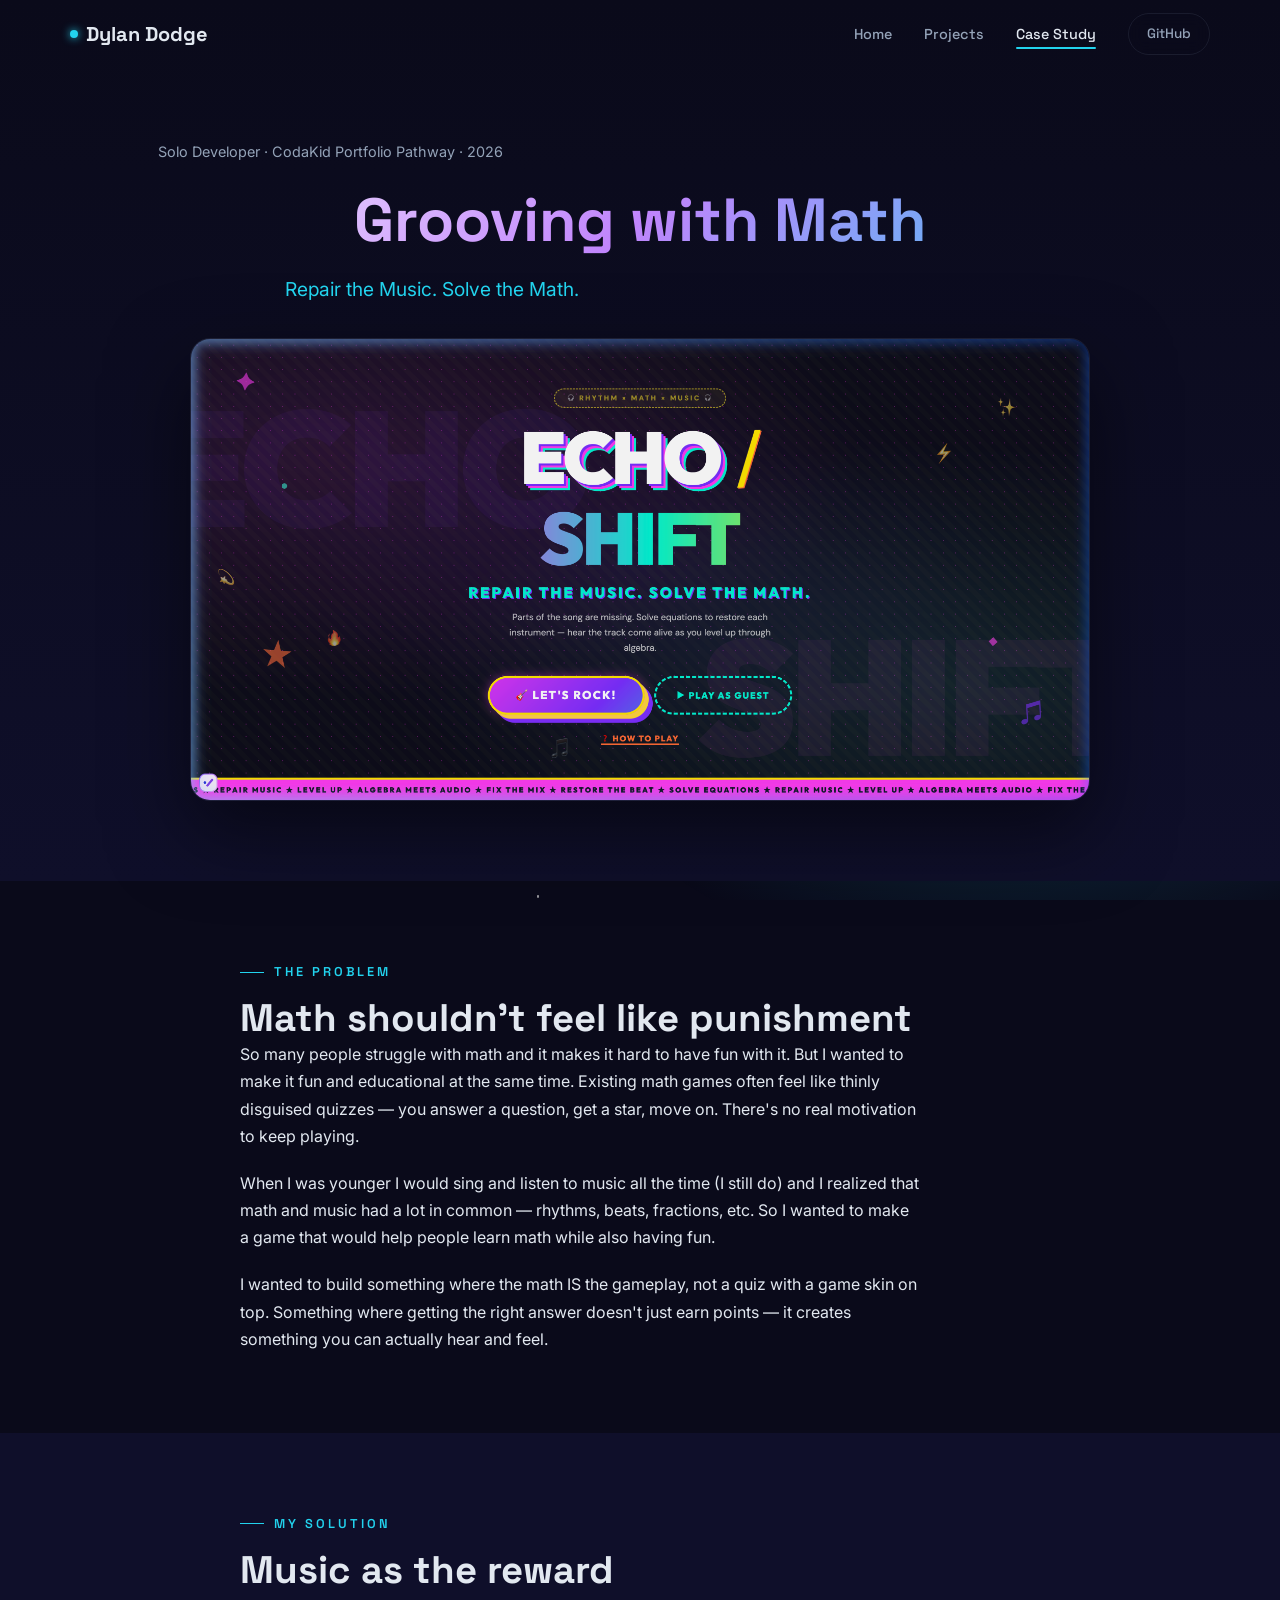
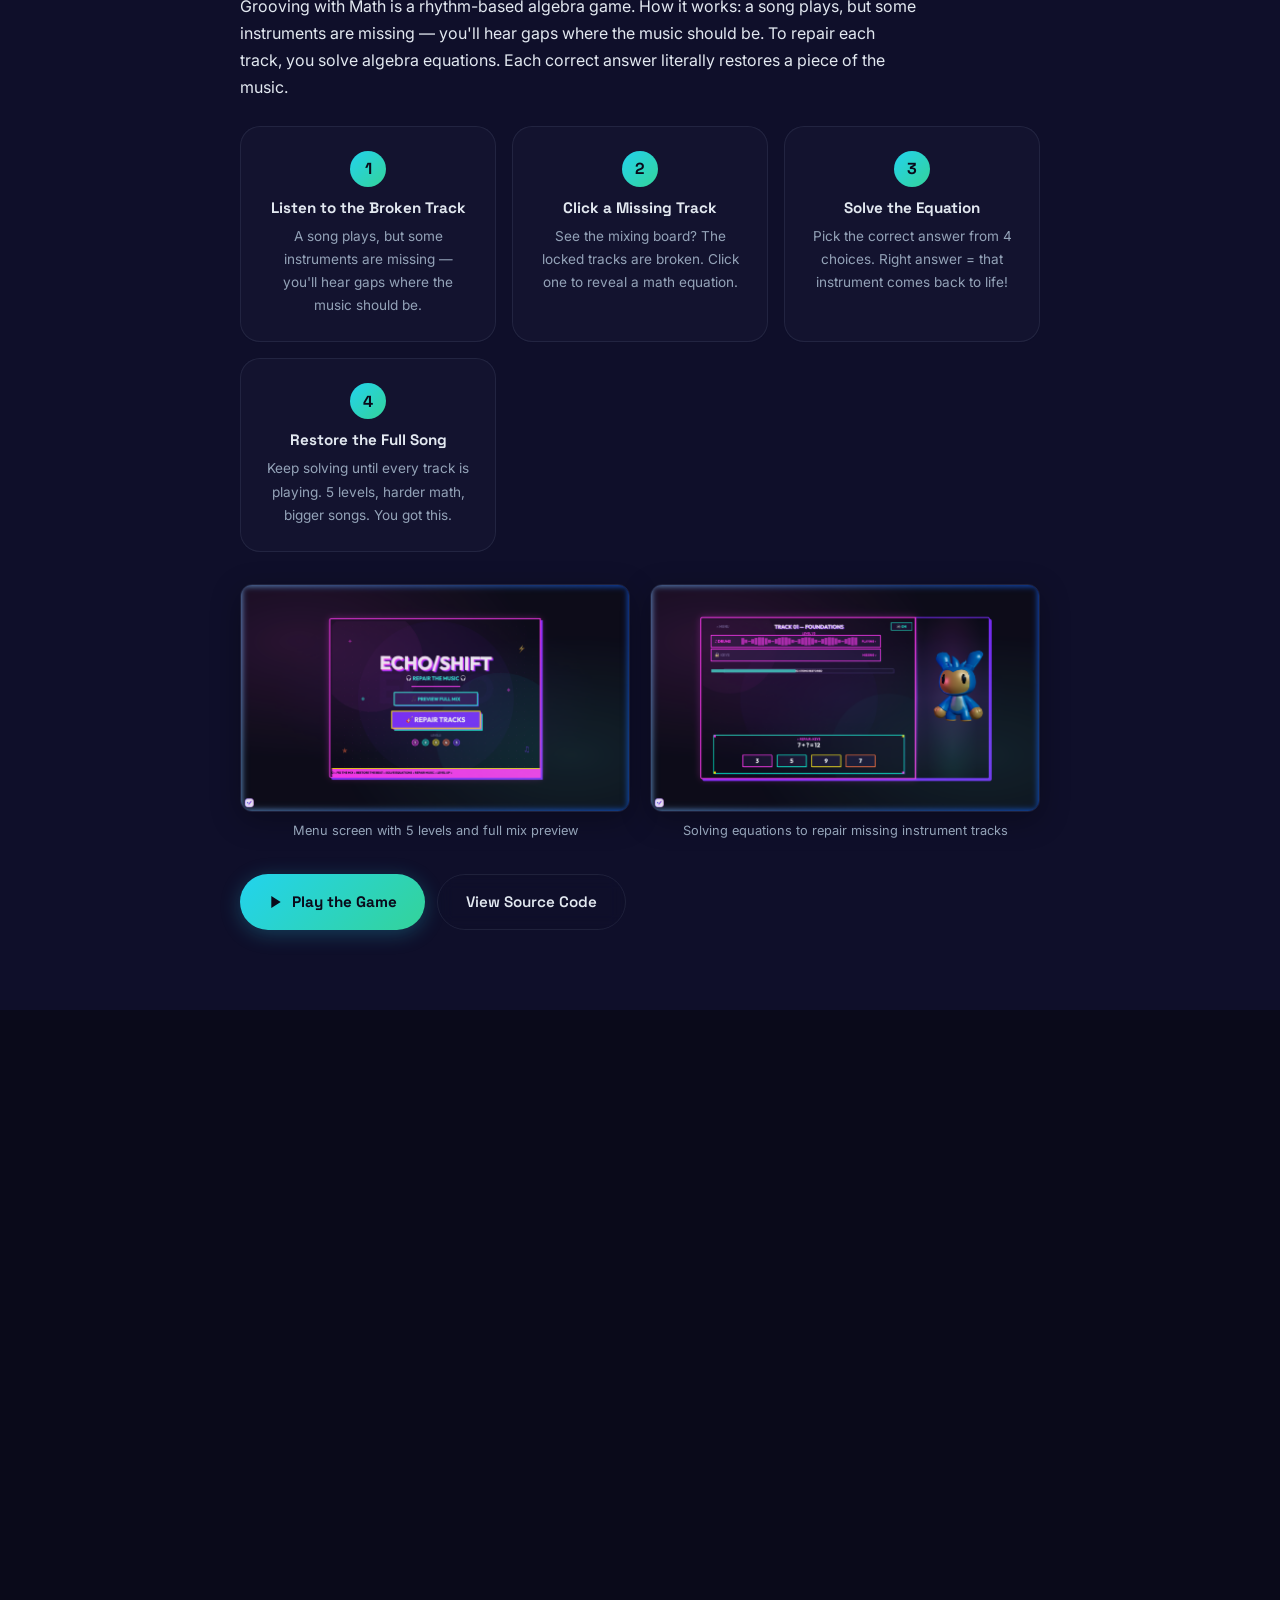
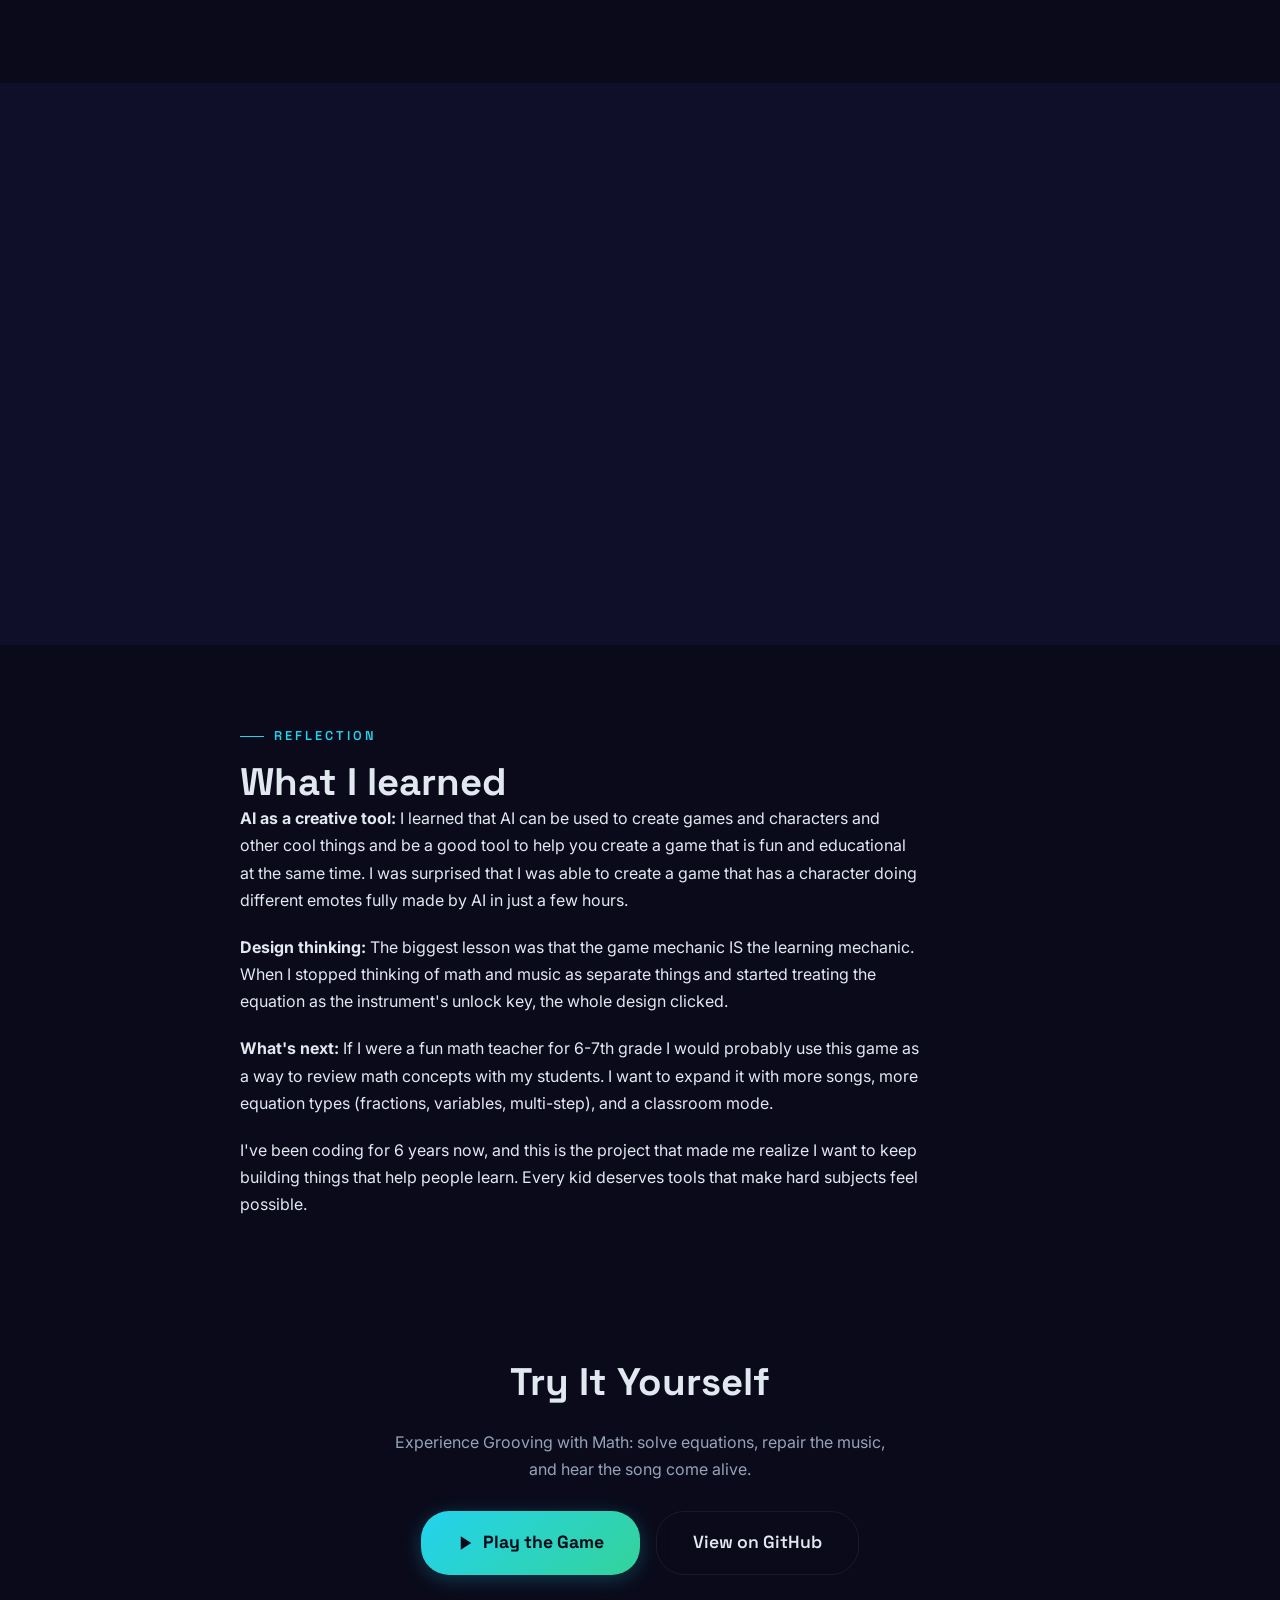
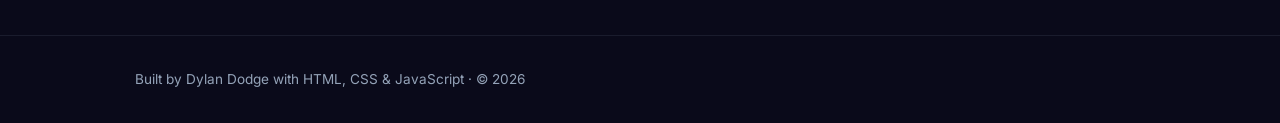
==== Portfolio/case-study.html @ 7e6a05a9 "Initial commit: Dylan Dodge portfolio with Grooving with Math game" ====
<!DOCTYPE html>
<html lang="en">
<head>
  <meta charset="UTF-8">
  <meta name="viewport" content="width=device-width, initial-scale=1.0">
  <title>Grooving with Math: Case Study by Dylan Dodge</title>
  <meta name="description" content="How Dylan Dodge designed, built, and tested Grooving with Math, an educational rhythm game that turns algebra into music.">
  <link rel="icon" href="data:image/svg+xml,<svg xmlns='http://www.w3.org/2000/svg' viewBox='0 0 100 100'><text y='.9em' font-size='90'>✦</text></svg>">
  <link rel="stylesheet" href="styles.css">
</head>
<body>

<div class="starfield"></div>
<div class="cosmic-glow"></div>

<!-- Navigation -->
<nav class="nav" id="navbar">
  <div class="nav-inner">
    <a href="index.html" class="nav-logo"><span class="dot"></span> Dylan Dodge</a>
    <ul class="nav-links" id="navLinks">
      <li><a href="index.html">Home</a></li>
      <li><a href="projects.html">Projects</a></li>
      <li><a href="case-study.html" class="active">Case Study</a></li>
      <li><a href="https://github.com/Dillybeans" target="_blank" class="btn btn-secondary" style="padding:8px 18px;font-size:0.85rem;">GitHub</a></li>
    </ul>
    <button class="hamburger" id="hamburger" aria-label="Toggle navigation">
      <span></span><span></span><span></span>
    </button>
  </div>
</nav>

<!-- Case Study Hero -->
<header class="case-hero">
  <p class="meta">Solo Developer · CodaKid Portfolio Pathway · 2026</p>
  <h1 style="background:linear-gradient(135deg,#fff,var(--clr-primary),var(--clr-accent));-webkit-background-clip:text;-webkit-text-fill-color:transparent;background-clip:text;">Grooving with Math</h1>
  <p class="tagline">Repair the Music. Solve the Math.</p>
  <div class="case-hero-img">
    <img src="assets/screenshots/landing-page.png" alt="Grooving with Math game landing page with cosmic design showing Let's Rock and Play as Guest buttons">
  </div>
</header>

<!-- The Problem -->
<section class="case-section">
  <div class="case-inner animate-in">
    <span class="section-label">The Problem</span>
    <h2>Math shouldn't feel like punishment</h2>
    <p style="margin-bottom:20px;">So many people struggle with math and it makes it hard to have fun with it. But I wanted to make it fun and educational at the same time. Existing math games often feel like thinly disguised quizzes — you answer a question, get a star, move on. There's no real motivation to keep playing.</p>
    <p style="margin-bottom:20px;">When I was younger I would sing and listen to music all the time (I still do) and I realized that math and music had a lot in common — rhythms, beats, fractions, etc. So I wanted to make a game that would help people learn math while also having fun.</p>
    <p>I wanted to build something where the math IS the gameplay, not a quiz with a game skin on top. Something where getting the right answer doesn't just earn points — it creates something you can actually hear and feel.</p>
  </div>
</section>

<!-- My Solution -->
<section class="case-section" style="background:var(--clr-bg-alt);">
  <div class="case-inner animate-in">
    <span class="section-label">My Solution</span>
    <h2>Music as the reward</h2>
    <p style="margin-bottom:24px;">Grooving with Math is a rhythm-based algebra game. How it works: a song plays, but some instruments are missing — you'll hear gaps where the music should be. To repair each track, you solve algebra equations. Each correct answer literally restores a piece of the music.</p>

    <div class="how-it-works">
      <div class="glass-card step-card">
        <span class="step-num">1</span>
        <h4>Listen to the Broken Track</h4>
        <p>A song plays, but some instruments are missing — you'll hear gaps where the music should be.</p>
      </div>
      <div class="glass-card step-card">
        <span class="step-num">2</span>
        <h4>Click a Missing Track</h4>
        <p>See the mixing board? The locked tracks are broken. Click one to reveal a math equation.</p>
      </div>
      <div class="glass-card step-card">
        <span class="step-num">3</span>
        <h4>Solve the Equation</h4>
        <p>Pick the correct answer from 4 choices. Right answer = that instrument comes back to life!</p>
      </div>
      <div class="glass-card step-card">
        <span class="step-num">4</span>
        <h4>Restore the Full Song</h4>
        <p>Keep solving until every track is playing. 5 levels, harder math, bigger songs. You got this.</p>
      </div>
    </div>

    <div class="screenshot-grid" style="margin-top:32px;">
      <div>
        <img src="assets/screenshots/game-menu.png" alt="Game menu showing level selector with 5 progressive levels and Preview Full Mix button">
        <p class="screenshot-caption">Menu screen with 5 levels and full mix preview</p>
      </div>
      <div>
        <img src="assets/screenshots/gameplay-math.png" alt="Gameplay screen showing a math equation with four answer choices alongside a 3D character">
        <p class="screenshot-caption">Solving equations to repair missing instrument tracks</p>
      </div>
    </div>

    <div style="margin-top:32px;display:flex;gap:12px;flex-wrap:wrap;">
      <a href="#try-it" class="btn btn-play">
        <svg width="16" height="16" viewBox="0 0 24 24" fill="currentColor"><polygon points="5 3 19 12 5 21 5 3"/></svg>
        Play the Game
      </a>
      <a href="https://github.com/Dillybeans" target="_blank" class="btn btn-secondary">View Source Code</a>
    </div>
  </div>
</section>

<!-- Key Features -->
<section class="case-section">
  <div class="case-inner animate-in">
    <span class="section-label">Key Features</span>
    <h2>What makes it special</h2>
    <div class="features-list" style="margin-top:24px;">
      <div class="feature-item">
        <span class="feature-number">01</span>
        <div>
          <h4>AI-Powered 3D Character</h4>
          <p>There is a little animated character that cheers you on when you answer math questions correctly — all made from AI using Poly Pizza. I was surprised that I was able to create a game that has a character doing different emotes fully made by AI in just a few hours.</p>
        </div>
      </div>
      <div class="feature-item">
        <span class="feature-number">02</span>
        <div>
          <h4>Music-Driven Gameplay</h4>
          <p>You can play along with the game and answer the math problems while the music is playing. Each correct answer literally adds an instrument back into the mix.</p>
        </div>
      </div>
      <div class="feature-item">
        <span class="feature-number">03</span>
        <div>
          <h4>5 Progressive Levels</h4>
          <p>You can pick what level of math you want to play — levels 1 through 5. The game has multiple levels with different songs and beats, building skills gradually.</p>
        </div>
      </div>
      <div class="feature-item">
        <span class="feature-number">04</span>
        <div>
          <h4>Chaotic Audio Feedback</h4>
          <p>Wrong answers produce chaotic audio: randomized volume, pitch shifts, delay, and playback speed. It's negative feedback you can feel without feeling punished.</p>
        </div>
      </div>
    </div>
  </div>
</section>

<!-- How I Built It -->
<section class="case-section" style="background:var(--clr-bg-alt);">
  <div class="case-inner animate-in">
    <span class="section-label">Technical Deep Dive</span>
    <h2>How I built it</h2>
    <p style="margin-bottom:24px;">I chose each tool for a specific reason. Every decision came from a real problem I needed to solve.</p>

    <div class="tech-stack-grid">
      <div class="glass-card tech-item">
        <div class="tech-icon">
          <svg width="18" height="18" viewBox="0 0 24 24" fill="none" stroke="currentColor" stroke-width="2"><rect x="2" y="3" width="20" height="14" rx="2"/><line x1="8" y1="21" x2="16" y2="21"/><line x1="12" y1="17" x2="12" y2="21"/></svg>
        </div>
        <div>
          <h4>HTML / CSS / JavaScript</h4>
          <p>Core web tech: runs in any browser with zero install</p>
        </div>
      </div>
      <div class="glass-card tech-item">
        <div class="tech-icon">
          <svg width="18" height="18" viewBox="0 0 24 24" fill="none" stroke="currentColor" stroke-width="2"><polygon points="12 2 2 7 12 12 22 7 12 2"/><polyline points="2 17 12 22 22 17"/><polyline points="2 12 12 17 22 12"/></svg>
        </div>
        <div>
          <h4>Phaser 3</h4>
          <p>Game engine for sprite rendering, scene management, and input handling</p>
        </div>
      </div>
      <div class="glass-card tech-item">
        <div class="tech-icon">
          <svg width="18" height="18" viewBox="0 0 24 24" fill="none" stroke="currentColor" stroke-width="2"><path d="M12 2L2 7l10 5 10-5-10-5z"/><path d="M2 17l10 5 10-5"/></svg>
        </div>
        <div>
          <h4>Three.js + Poly Pizza</h4>
          <p>3D animated character companion built from AI-generated assets</p>
        </div>
      </div>
      <div class="glass-card tech-item">
        <div class="tech-icon">
          <svg width="18" height="18" viewBox="0 0 24 24" fill="none" stroke="currentColor" stroke-width="2"><path d="M9 18V5l12-2v13"/><circle cx="6" cy="18" r="3"/><circle cx="18" cy="16" r="3"/></svg>
        </div>
        <div>
          <h4>Web Audio API</h4>
          <p>Multitrack audio stems with real-time effects for feedback</p>
        </div>
      </div>
      <div class="glass-card tech-item">
        <div class="tech-icon">
          <svg width="18" height="18" viewBox="0 0 24 24" fill="none" stroke="currentColor" stroke-width="2"><rect x="3" y="11" width="18" height="11" rx="2"/><path d="M7 11V7a5 5 0 0110 0v4"/></svg>
        </div>
        <div>
          <h4>Better Auth</h4>
          <p>User authentication with email/password and OAuth login</p>
        </div>
      </div>
      <div class="glass-card tech-item">
        <div class="tech-icon">
          <svg width="18" height="18" viewBox="0 0 24 24" fill="none" stroke="currentColor" stroke-width="2"><circle cx="12" cy="12" r="4"/><path d="M16 8v5a3 3 0 006 0v-1a10 10 0 10-3.92 7.94"/></svg>
        </div>
        <div>
          <h4>Node.js + Express</h4>
          <p>Backend server for auth and session management</p>
        </div>
      </div>
    </div>

    <h3 style="margin-top:32px;margin-bottom:16px;">Biggest challenge</h3>
    <p>Syncing multitrack audio stems in real-time was the hardest technical problem. Each instrument track needed to start at exactly the same point in the song, regardless of when it was unlocked. I also needed wrong answers to produce chaotic audio: randomized volume, pitch shifts, delay, and playback speed, without crashing the browser's audio engine.</p>
  </div>
</section>

<!-- Results -->
<section class="case-section">
  <div class="case-inner animate-in">
    <span class="section-label">Impact &amp; Results</span>
    <h2>What happened</h2>

    <div class="stat-grid">
      <div class="glass-card stat-card">
        <div class="number">5</div>
        <div class="label">Progressive Levels</div>
      </div>
      <div class="glass-card stat-card">
        <div class="number">7</div>
        <div class="label">Audio Stems Per Song</div>
      </div>
      <div class="glass-card stat-card">
        <div class="number">3D</div>
        <div class="label">Animated Character</div>
      </div>
    </div>

    <div class="quote-block">
      "Cool game design — I like the character." — Dad's favorite comment
    </div>

    <p style="margin-top:24px;">The game rewards persistence, not perfection. Each wrong answer creates memorable negative audio feedback that makes players WANT to find the right answer, not because they'll lose points, but because they want to hear the music sound right.</p>
  </div>
</section>

<!-- Screenshots Gallery -->
<section class="case-section" style="background:var(--clr-bg-alt);">
  <div class="case-inner animate-in">
    <span class="section-label">In Action</span>
    <h2>Screenshots</h2>
    <div class="screenshot-grid">
      <div>
        <img src="assets/screenshots/gameplay-tracks.png" alt="Track selection screen with drums playing and keys locked, showing progress bar">
        <p class="screenshot-caption">Track repair screen with audio waveform visualization</p>
      </div>
      <div>
        <img src="assets/screenshots/game-avatar.png" alt="Game with full sound toggle, level 1 foundations track, and 3D character visible on right side">
        <p class="screenshot-caption">Full game interface with 3D character companion</p>
      </div>
    </div>
  </div>
</section>

<!-- What I Learned -->
<section class="case-section">
  <div class="case-inner animate-in">
    <span class="section-label">Reflection</span>
    <h2>What I learned</h2>
    <p style="margin-bottom:20px;"><strong>AI as a creative tool:</strong> I learned that AI can be used to create games and characters and other cool things and be a good tool to help you create a game that is fun and educational at the same time. I was surprised that I was able to create a game that has a character doing different emotes fully made by AI in just a few hours.</p>
    <p style="margin-bottom:20px;"><strong>Design thinking:</strong> The biggest lesson was that the game mechanic IS the learning mechanic. When I stopped thinking of math and music as separate things and started treating the equation as the instrument's unlock key, the whole design clicked.</p>
    <p style="margin-bottom:20px;"><strong>What's next:</strong> If I were a fun math teacher for 6-7th grade I would probably use this game as a way to review math concepts with my students. I want to expand it with more songs, more equation types (fractions, variables, multi-step), and a classroom mode.</p>
    <p>I've been coding for 6 years now, and this is the project that made me realize I want to keep building things that help people learn. Every kid deserves tools that make hard subjects feel possible.</p>
  </div>
</section>

<!-- CTA -->
<section class="case-cta" id="try-it">
  <h2>Try It Yourself</h2>
  <p style="color:var(--clr-text-dim);max-width:500px;margin:0 auto 28px;">Experience Grooving with Math: solve equations, repair the music, and hear the song come alive.</p>
  <div class="btn-group">
    <a href="https://github.com/Dillybeans" target="_blank" class="btn btn-play" style="font-size:1.1rem;padding:16px 36px;">
      <svg width="18" height="18" viewBox="0 0 24 24" fill="currentColor"><polygon points="5 3 19 12 5 21 5 3"/></svg>
      Play the Game
    </a>
    <a href="https://github.com/Dillybeans" target="_blank" class="btn btn-secondary" style="font-size:1.1rem;padding:16px 36px;">View on GitHub</a>
  </div>
</section>

<!-- Footer -->
<footer class="footer">
  <p>Built by Dylan Dodge with HTML, CSS &amp; JavaScript · © 2026</p>
</footer>

<script src="main.js"></script>
</body>
</html>
---- Portfolio/styles.css ----
/* ═══════════════════════════════════════════
   Dylan Dodge Portfolio — Space Theme CSS
   ═══════════════════════════════════════════ */

@import url('https://fonts.googleapis.com/css2?family=Space+Grotesk:wght@400;500;600;700&family=Inter:wght@300;400;500;600&display=swap');

/* --- Design Tokens --- */
:root {
  --clr-bg: #0a0a1a;
  --clr-bg-alt: #0f0f2a;
  --clr-surface: #161633;
  --clr-surface-hover: #1e1e44;
  --clr-card: rgba(22, 22, 51, 0.7);
  --clr-primary: #c084fc;
  --clr-primary-dim: #a855f7;
  --clr-accent: #22d3ee;
  --clr-accent2: #34d399;
  --clr-pink: #f472b6;
  --clr-gold: #fbbf24;
  --clr-text: #e2e8f0;
  --clr-text-dim: #94a3b8;
  --clr-border: rgba(148, 163, 184, 0.12);
  --clr-glow-purple: rgba(168, 85, 247, 0.35);
  --clr-glow-cyan: rgba(34, 211, 238, 0.25);
  --font-heading: 'Space Grotesk', sans-serif;
  --font-body: 'Inter', sans-serif;
  --radius-sm: 8px;
  --radius-md: 12px;
  --radius-lg: 20px;
  --radius-xl: 28px;
  --max-w: 1140px;
  --transition: 0.3s cubic-bezier(0.4, 0, 0.2, 1);
}

/* --- Reset & Base --- */
*, *::before, *::after { box-sizing: border-box; margin: 0; padding: 0; }

html { scroll-behavior: smooth; scroll-padding-top: 80px; }

body {
  font-family: var(--font-body);
  background: var(--clr-bg);
  color: var(--clr-text);
  line-height: 1.7;
  overflow-x: hidden;
  -webkit-font-smoothing: antialiased;
}

a { color: var(--clr-accent); text-decoration: none; transition: color var(--transition); }
a:hover { color: var(--clr-primary); }

img { max-width: 100%; height: auto; display: block; }

h1, h2, h3, h4 { font-family: var(--font-heading); font-weight: 700; line-height: 1.2; }
h1 { font-size: clamp(2.2rem, 5vw, 3.8rem); }
h2 { font-size: clamp(1.6rem, 3.5vw, 2.4rem); }
h3 { font-size: clamp(1.1rem, 2vw, 1.4rem); }

p { max-width: 68ch; }

/* --- Animated Starfield Background --- */
.starfield {
  position: fixed; inset: 0; z-index: -2; pointer-events: none;
  background:
    radial-gradient(1px 1px at 10% 20%, rgba(255,255,255,0.6), transparent),
    radial-gradient(1px 1px at 30% 65%, rgba(255,255,255,0.5), transparent),
    radial-gradient(1.5px 1.5px at 55% 15%, rgba(255,255,255,0.7), transparent),
    radial-gradient(1px 1px at 70% 80%, rgba(255,255,255,0.4), transparent),
    radial-gradient(1px 1px at 85% 40%, rgba(255,255,255,0.5), transparent),
    radial-gradient(1.5px 1.5px at 20% 90%, rgba(255,255,255,0.6), transparent),
    radial-gradient(1px 1px at 45% 50%, rgba(255,255,255,0.3), transparent),
    radial-gradient(1px 1px at 90% 10%, rgba(255,255,255,0.5), transparent),
    radial-gradient(1px 1px at 60% 35%, rgba(255,255,255,0.4), transparent),
    radial-gradient(1.5px 1.5px at 5% 55%, rgba(255,255,255,0.5), transparent);
}

.cosmic-glow {
  position: fixed; inset: 0; z-index: -1; pointer-events: none;
  background:
    radial-gradient(ellipse 600px 400px at 20% 30%, var(--clr-glow-purple), transparent),
    radial-gradient(ellipse 500px 350px at 80% 70%, var(--clr-glow-cyan), transparent);
  animation: cosmicDrift 20s ease-in-out infinite alternate;
}
@keyframes cosmicDrift {
  0% { opacity: 0.6; transform: scale(1); }
  100% { opacity: 1; transform: scale(1.05); }
}

/* --- Navigation --- */
.nav {
  position: fixed; top: 0; left: 0; right: 0; z-index: 100;
  padding: 0 24px;
  transition: background var(--transition), box-shadow var(--transition);
}
.nav.scrolled {
  background: rgba(10, 10, 26, 0.85);
  backdrop-filter: blur(16px); -webkit-backdrop-filter: blur(16px);
  box-shadow: 0 1px 0 var(--clr-border);
}
.nav-inner {
  max-width: var(--max-w); margin: 0 auto;
  display: flex; align-items: center; justify-content: space-between;
  height: 68px;
}
.nav-logo {
  font-family: var(--font-heading); font-weight: 700; font-size: 1.25rem;
  color: var(--clr-text); display: flex; align-items: center; gap: 8px;
}
.nav-logo .dot {
  width: 8px; height: 8px; border-radius: 50%;
  background: var(--clr-accent);
  box-shadow: 0 0 8px var(--clr-accent);
  animation: pulse 2s ease-in-out infinite;
}
@keyframes pulse { 0%,100% { opacity: 1; } 50% { opacity: 0.4; } }

.nav-links { display: flex; gap: 32px; list-style: none; align-items: center; }
.nav-links a {
  font-family: var(--font-heading); font-size: 0.9rem; font-weight: 500;
  color: var(--clr-text-dim); position: relative; padding: 4px 0;
  transition: color var(--transition);
}
.nav-links a::after {
  content: ''; position: absolute; bottom: -2px; left: 0; width: 0; height: 2px;
  background: var(--clr-accent); border-radius: 1px;
  transition: width var(--transition);
}
.nav-links a:hover, .nav-links a.active { color: var(--clr-text); }
.nav-links a:hover::after, .nav-links a.active::after { width: 100%; }

.hamburger {
  display: none; flex-direction: column; gap: 5px;
  background: none; border: none; cursor: pointer; padding: 4px;
}
.hamburger span {
  width: 24px; height: 2px; background: var(--clr-text);
  border-radius: 2px; transition: var(--transition);
}

/* --- Section Layout --- */
.section {
  padding: 100px 24px;
  position: relative;
}
.section-inner {
  max-width: var(--max-w); margin: 0 auto;
}
.section-label {
  font-family: var(--font-heading); font-size: 0.8rem; font-weight: 600;
  text-transform: uppercase; letter-spacing: 3px;
  color: var(--clr-accent); margin-bottom: 12px;
  display: flex; align-items: center; gap: 10px;
}
.section-label::before {
  content: ''; width: 24px; height: 1px; background: var(--clr-accent);
}
.section-title { margin-bottom: 48px; }

/* --- Buttons --- */
.btn {
  display: inline-flex; align-items: center; gap: 8px;
  padding: 14px 28px; border-radius: var(--radius-xl); font-family: var(--font-heading);
  font-weight: 600; font-size: 0.95rem; border: none; cursor: pointer;
  transition: all var(--transition); position: relative; overflow: hidden;
}
.btn-primary {
  background: linear-gradient(135deg, var(--clr-primary-dim), var(--clr-pink));
  color: #fff;
  box-shadow: 0 4px 20px rgba(168, 85, 247, 0.3);
}
.btn-primary:hover {
  transform: translateY(-2px);
  box-shadow: 0 8px 30px rgba(168, 85, 247, 0.45);
  color: #fff;
}
.btn-secondary {
  background: transparent;
  border: 1.5px solid var(--clr-border);
  color: var(--clr-text);
  backdrop-filter: blur(8px);
}
.btn-secondary:hover {
  border-color: var(--clr-accent);
  color: var(--clr-accent);
  transform: translateY(-2px);
}
.btn-play {
  background: linear-gradient(135deg, var(--clr-accent), var(--clr-accent2));
  color: #0a0a1a; font-weight: 700;
  box-shadow: 0 4px 20px var(--clr-glow-cyan);
}
.btn-play:hover {
  transform: translateY(-2px);
  box-shadow: 0 8px 30px rgba(34, 211, 238, 0.5);
  color: #0a0a1a;
}

/* --- Hero Section --- */
.hero { padding: 140px 24px 100px; min-height: 100vh; display: flex; align-items: center; }
.hero-inner {
  max-width: var(--max-w); margin: 0 auto; width: 100%;
  display: grid; grid-template-columns: 1fr 1fr; gap: 60px; align-items: center;
}
.hero-badge {
  display: inline-flex; align-items: center; gap: 8px;
  padding: 6px 16px; border-radius: 20px;
  background: rgba(168, 85, 247, 0.1); border: 1px solid rgba(168, 85, 247, 0.25);
  font-size: 0.8rem; color: var(--clr-primary); font-weight: 500;
  margin-bottom: 20px;
  animation: fadeInUp 0.6s ease-out;
}
.hero-name {
  background: linear-gradient(135deg, #fff 0%, var(--clr-primary) 50%, var(--clr-accent) 100%);
  -webkit-background-clip: text; -webkit-text-fill-color: transparent;
  background-clip: text;
  margin-bottom: 8px;
  animation: fadeInUp 0.6s ease-out 0.1s both;
}
.hero-tagline {
  font-family: var(--font-heading); font-size: clamp(1.1rem, 2.5vw, 1.5rem);
  color: var(--clr-accent); font-weight: 500; margin-bottom: 20px;
  animation: fadeInUp 0.6s ease-out 0.2s both;
}
.hero-bio {
  color: var(--clr-text-dim); font-size: 1.05rem; margin-bottom: 32px;
  animation: fadeInUp 0.6s ease-out 0.3s both;
}
.hero-buttons {
  display: flex; gap: 16px; flex-wrap: wrap;
  animation: fadeInUp 0.6s ease-out 0.4s both;
}

.hero-visual {
  display: flex; justify-content: center; align-items: center;
  position: relative;
  animation: fadeInUp 0.8s ease-out 0.3s both;
}
.hero-photo-wrapper {
  position: relative; width: 340px; height: 340px;
}
.hero-photo {
  width: 100%; height: 100%; object-fit: cover;
  border-radius: 50%;
  border: 3px solid rgba(168, 85, 247, 0.3);
  box-shadow: 0 0 60px var(--clr-glow-purple), 0 0 120px rgba(168, 85, 247, 0.1);
}
.hero-orbit {
  position: absolute; inset: -20px; border-radius: 50%;
  border: 1px dashed rgba(34, 211, 238, 0.2);
  animation: spin 30s linear infinite;
}
.hero-orbit::after {
  content: '✦'; position: absolute; top: -6px; left: 50%;
  color: var(--clr-accent); font-size: 12px;
}
@keyframes spin { to { transform: rotate(360deg); } }

/* --- Glass Card --- */
.glass-card {
  background: var(--clr-card);
  border: 1px solid var(--clr-border);
  border-radius: var(--radius-lg);
  backdrop-filter: blur(12px); -webkit-backdrop-filter: blur(12px);
  transition: all var(--transition);
}
.glass-card:hover {
  border-color: rgba(168, 85, 247, 0.3);
  transform: translateY(-4px);
  box-shadow: 0 20px 60px rgba(0,0,0,0.3);
}

/* --- Featured Project --- */
.featured-project {
  display: grid; grid-template-columns: 1.2fr 1fr; gap: 48px; align-items: center;
}
.featured-screenshot {
  border-radius: var(--radius-lg); overflow: hidden;
  border: 1px solid var(--clr-border);
  box-shadow: 0 20px 60px rgba(0,0,0,0.4);
  position: relative;
}
.featured-screenshot img { width: 100%; display: block; }
.featured-screenshot::before {
  content: ''; position: absolute; inset: 0;
  background: linear-gradient(to top, rgba(10,10,26,0.4), transparent 40%);
  z-index: 1; pointer-events: none;
}
.featured-badge {
  display: inline-flex; align-items: center; gap: 6px;
  padding: 4px 12px; border-radius: 12px;
  background: rgba(34, 211, 238, 0.1); border: 1px solid rgba(34, 211, 238, 0.25);
  font-size: 0.75rem; color: var(--clr-accent); font-weight: 600; text-transform: uppercase;
  letter-spacing: 1px; margin-bottom: 12px;
}
.featured-info h3 { font-size: 1.8rem; margin-bottom: 8px; }
.featured-info .tagline {
  font-size: 1.05rem; color: var(--clr-primary); font-weight: 500; margin-bottom: 16px;
}
.featured-info p { color: var(--clr-text-dim); margin-bottom: 24px; }
.featured-buttons { display: flex; gap: 12px; flex-wrap: wrap; }

/* --- Skills --- */
.skills-grid { display: grid; grid-template-columns: repeat(auto-fit, minmax(300px, 1fr)); gap: 24px; }
.skill-category { padding: 28px; }
.skill-category h4 {
  font-size: 0.85rem; text-transform: uppercase; letter-spacing: 2px;
  color: var(--clr-accent); margin-bottom: 20px;
  display: flex; align-items: center; gap: 8px;
}
.skill-items { display: flex; flex-wrap: wrap; gap: 10px; }
.skill-tag {
  padding: 8px 16px; border-radius: 20px;
  background: rgba(168, 85, 247, 0.08); border: 1px solid rgba(168, 85, 247, 0.15);
  font-size: 0.85rem; color: var(--clr-text);
  transition: all var(--transition); cursor: default;
}
.skill-tag:hover {
  background: rgba(168, 85, 247, 0.18); border-color: var(--clr-primary);
  transform: translateY(-2px);
}
.skill-tag.highlight {
  background: rgba(34, 211, 238, 0.1); border-color: rgba(34, 211, 238, 0.25);
}

/* --- Activities --- */
.activities-grid { display: grid; grid-template-columns: repeat(auto-fit, minmax(280px, 1fr)); gap: 20px; }
.activity-card { padding: 24px; }
.activity-card .icon {
  width: 40px; height: 40px; border-radius: 10px;
  display: flex; align-items: center; justify-content: center;
  font-size: 1.2rem; margin-bottom: 14px;
  background: rgba(168, 85, 247, 0.1);
}
.activity-card h4 { margin-bottom: 4px; font-size: 1rem; }
.activity-card .role { color: var(--clr-primary); font-size: 0.85rem; margin-bottom: 8px; }
.activity-card p { color: var(--clr-text-dim); font-size: 0.9rem; }

/* --- Contact --- */
.contact-section { text-align: center; }
.contact-section p { margin: 0 auto 32px; color: var(--clr-text-dim); font-size: 1.05rem; }
.social-links { display: flex; justify-content: center; gap: 16px; flex-wrap: wrap; }
.social-link {
  width: 48px; height: 48px; border-radius: 50%;
  display: flex; align-items: center; justify-content: center;
  background: var(--clr-surface); border: 1px solid var(--clr-border);
  color: var(--clr-text-dim); font-size: 1.1rem;
  transition: all var(--transition); cursor: pointer;
}
.social-link:hover {
  background: rgba(168, 85, 247, 0.15); border-color: var(--clr-primary);
  color: var(--clr-primary); transform: translateY(-3px);
}

/* --- Footer --- */
.footer {
  padding: 32px 24px; text-align: center;
  border-top: 1px solid var(--clr-border);
  color: var(--clr-text-dim); font-size: 0.85rem;
}

/* --- Projects Page --- */
.page-header {
  padding: 140px 24px 60px; text-align: center;
}
.page-header h1 {
  background: linear-gradient(135deg, #fff, var(--clr-primary));
  -webkit-background-clip: text; -webkit-text-fill-color: transparent; background-clip: text;
  margin-bottom: 12px;
}
.page-header p { color: var(--clr-text-dim); margin: 0 auto; font-size: 1.1rem; }

.projects-grid { display: grid; grid-template-columns: repeat(auto-fit, minmax(340px, 1fr)); gap: 24px; }
.project-card { overflow: hidden; cursor: pointer; }
.project-card.featured-card {
  grid-column: 1 / -1;
  display: grid; grid-template-columns: 1.2fr 1fr; align-items: center;
}
.project-thumb {
  overflow: hidden; position: relative;
}
.project-thumb img {
  width: 100%; aspect-ratio: 16/9; object-fit: cover;
  transition: transform var(--transition);
}
.project-card:hover .project-thumb img { transform: scale(1.05); }
.project-body { padding: 24px; }
.project-body h3 { margin-bottom: 8px; }
.project-body p { color: var(--clr-text-dim); font-size: 0.9rem; margin-bottom: 16px; }
.tech-tags { display: flex; flex-wrap: wrap; gap: 8px; margin-bottom: 16px; }
.tech-tag {
  padding: 4px 10px; border-radius: 6px; font-size: 0.75rem; font-weight: 500;
  background: rgba(168, 85, 247, 0.1); color: var(--clr-primary);
  border: 1px solid rgba(168, 85, 247, 0.15);
}
.project-links { display: flex; gap: 12px; }
.project-links a { font-size: 0.85rem; font-weight: 500; }

/* --- Case Study --- */
.case-hero {
  padding: 140px 24px 80px; text-align: center;
  background: linear-gradient(to bottom, var(--clr-bg), var(--clr-bg-alt));
}
.case-hero .meta {
  color: var(--clr-text-dim); font-size: 0.9rem; margin-bottom: 20px;
}
.case-hero h1 { margin-bottom: 16px; }
.case-hero .tagline {
  font-size: 1.2rem; color: var(--clr-accent); margin-bottom: 32px;
}
.case-hero-img {
  max-width: 900px; margin: 0 auto;
  border-radius: var(--radius-lg); overflow: hidden;
  border: 1px solid var(--clr-border);
  box-shadow: 0 30px 80px rgba(0,0,0,0.5);
}
.case-hero-img img { width: 100%; display: block; }

.case-section { padding: 80px 24px; }
.case-section:nth-child(even) { background: var(--clr-bg-alt); }
.case-inner { max-width: 800px; margin: 0 auto; }

.stat-grid { display: grid; grid-template-columns: repeat(3, 1fr); gap: 24px; margin: 40px 0; }
.stat-card { text-align: center; padding: 28px; }
.stat-card .number {
  font-family: var(--font-heading); font-size: 2.4rem; font-weight: 700;
  background: linear-gradient(135deg, var(--clr-accent), var(--clr-primary));
  -webkit-background-clip: text; -webkit-text-fill-color: transparent; background-clip: text;
}
.stat-card .label { color: var(--clr-text-dim); font-size: 0.85rem; margin-top: 4px; }

.quote-block {
  border-left: 3px solid var(--clr-primary);
  padding: 24px 32px; margin: 32px 0;
  background: rgba(168, 85, 247, 0.06); border-radius: 0 var(--radius-md) var(--radius-md) 0;
  font-style: italic; font-size: 1.1rem; color: var(--clr-text);
}

.screenshot-grid { display: grid; grid-template-columns: 1fr 1fr; gap: 20px; margin: 32px 0; }
.screenshot-grid img {
  border-radius: var(--radius-md); border: 1px solid var(--clr-border);
  box-shadow: 0 8px 30px rgba(0,0,0,0.3);
}
.screenshot-caption { font-size: 0.8rem; color: var(--clr-text-dim); text-align: center; margin-top: 8px; }

.tech-stack-grid { display: grid; grid-template-columns: repeat(auto-fit, minmax(220px, 1fr)); gap: 16px; margin: 24px 0; }
.tech-item { padding: 20px; display: flex; align-items: flex-start; gap: 14px; }
.tech-item .tech-icon {
  width: 36px; height: 36px; border-radius: 8px;
  display: flex; align-items: center; justify-content: center;
  background: rgba(34, 211, 238, 0.1); color: var(--clr-accent); font-size: 1.1rem; flex-shrink: 0;
}
.tech-item h4 { font-size: 0.95rem; margin-bottom: 4px; }
.tech-item p { font-size: 0.8rem; color: var(--clr-text-dim); }

.case-cta { text-align: center; padding: 60px 24px; }
.case-cta h2 { margin-bottom: 24px; }
.case-cta .btn-group { display: flex; gap: 16px; justify-content: center; flex-wrap: wrap; }

/* --- About Section --- */
.about-grid { display: grid; grid-template-columns: 1.2fr 1fr; gap: 40px; align-items: start; }
.about-text p { color: var(--clr-text-dim); font-size: 1.05rem; }
.about-photos { display: grid; grid-template-columns: 1fr 1fr; gap: 16px; }
.photo-card { border-radius: var(--radius-md); overflow: hidden; border: 1px solid var(--clr-border); }
.photo-card img { width: 100%; aspect-ratio: 4/3; object-fit: cover; }
.photo-label { text-align: center; padding: 8px; font-size: 0.8rem; color: var(--clr-text-dim); background: var(--clr-surface); }

/* --- Goals Section --- */
.goals-grid { display: grid; grid-template-columns: repeat(auto-fit, minmax(280px, 1fr)); gap: 20px; }
.goal-card { padding: 28px; }
.goal-card h4 { margin-bottom: 12px; color: var(--clr-accent); font-size: 1rem; }
.goal-card p { color: var(--clr-text-dim); font-size: 0.95rem; }

/* --- Gallery Section --- */
.gallery-grid { display: grid; grid-template-columns: 1fr 1fr; gap: 24px; }
.gallery-item { border-radius: var(--radius-lg); overflow: hidden; border: 1px solid var(--clr-border); box-shadow: 0 8px 30px rgba(0,0,0,0.3); }
.gallery-item img { width: 100%; aspect-ratio: 4/3; object-fit: cover; }
.gallery-caption { padding: 12px 16px; font-size: 0.85rem; color: var(--clr-text-dim); text-align: center; background: var(--clr-surface); }

/* --- How It Works Steps --- */
.how-it-works { display: grid; grid-template-columns: repeat(auto-fit, minmax(200px, 1fr)); gap: 16px; margin: 24px 0; }
.step-card { padding: 24px; text-align: center; }
.step-num { display: inline-flex; align-items: center; justify-content: center; width: 36px; height: 36px; border-radius: 50%; background: linear-gradient(135deg, var(--clr-accent), var(--clr-accent2)); color: #0a0a1a; font-family: var(--font-heading); font-weight: 700; font-size: 1rem; margin-bottom: 12px; }
.step-card h4 { margin-bottom: 8px; font-size: 0.95rem; }
.step-card p { color: var(--clr-text-dim); font-size: 0.85rem; }

/* --- Features List --- */
.features-list { display: flex; flex-direction: column; gap: 20px; }
.feature-item { display: flex; gap: 20px; align-items: flex-start; padding: 20px; border-radius: var(--radius-md); background: rgba(168, 85, 247, 0.04); border: 1px solid var(--clr-border); transition: all var(--transition); }
.feature-item:hover { border-color: rgba(168, 85, 247, 0.3); transform: translateX(4px); }
.feature-number { font-family: var(--font-heading); font-size: 1.4rem; font-weight: 700; color: var(--clr-accent); flex-shrink: 0; min-width: 36px; }
.feature-item h4 { margin-bottom: 6px; font-size: 1rem; }
.feature-item p { color: var(--clr-text-dim); font-size: 0.9rem; }

/* --- Animations --- */
@keyframes fadeInUp {
  from { opacity: 0; transform: translateY(24px); }
  to { opacity: 1; transform: translateY(0); }
}
.animate-in {
  opacity: 0; transform: translateY(24px);
  transition: opacity 0.6s ease-out, transform 0.6s ease-out;
}
.animate-in.visible { opacity: 1; transform: translateY(0); }

/* --- Mobile Nav --- */
@media (max-width: 768px) {
  .nav-links {
    position: fixed; top: 0; right: -100%; width: 280px; height: 100vh;
    flex-direction: column; padding: 80px 32px 32px;
    background: rgba(10, 10, 26, 0.97); backdrop-filter: blur(20px);
    gap: 24px; transition: right var(--transition);
  }
  .nav-links.open { right: 0; }
  .hamburger { display: flex; z-index: 101; }
  .hero-inner { grid-template-columns: 1fr; text-align: center; }
  .hero-visual { order: -1; }
  .hero-photo-wrapper { width: 240px; height: 240px; }
  .hero-buttons { justify-content: center; }
  .featured-project { grid-template-columns: 1fr; }
  .project-card.featured-card { grid-template-columns: 1fr; }
  .stat-grid { grid-template-columns: 1fr; }
  .screenshot-grid { grid-template-columns: 1fr; }
  .section { padding: 60px 16px; }
  .about-grid { grid-template-columns: 1fr; }
  .about-photos { grid-template-columns: 1fr 1fr; }
  .gallery-grid { grid-template-columns: 1fr; }
  .how-it-works { grid-template-columns: 1fr 1fr; }
  .goals-grid { grid-template-columns: 1fr; }
}

@media (prefers-reduced-motion: reduce) {
  *, *::before, *::after { animation-duration: 0.01ms !important; transition-duration: 0.01ms !important; }
}
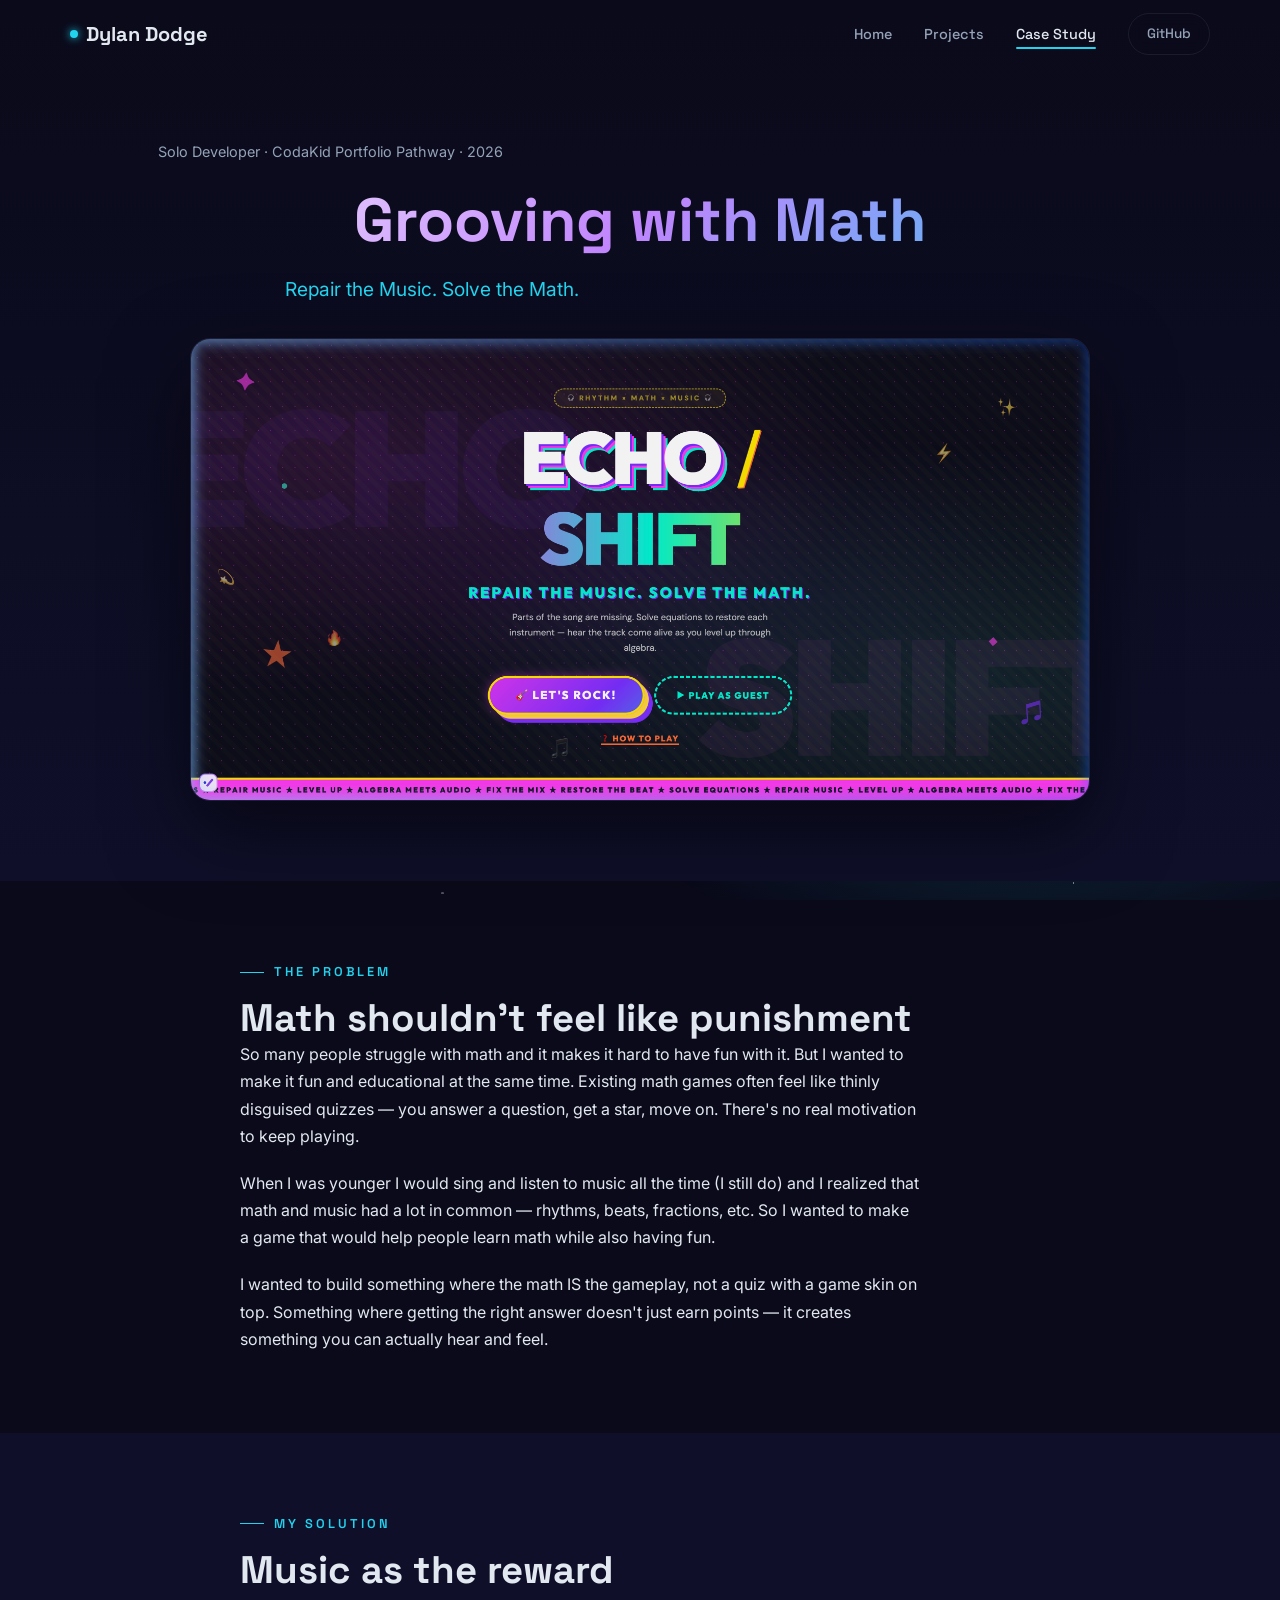
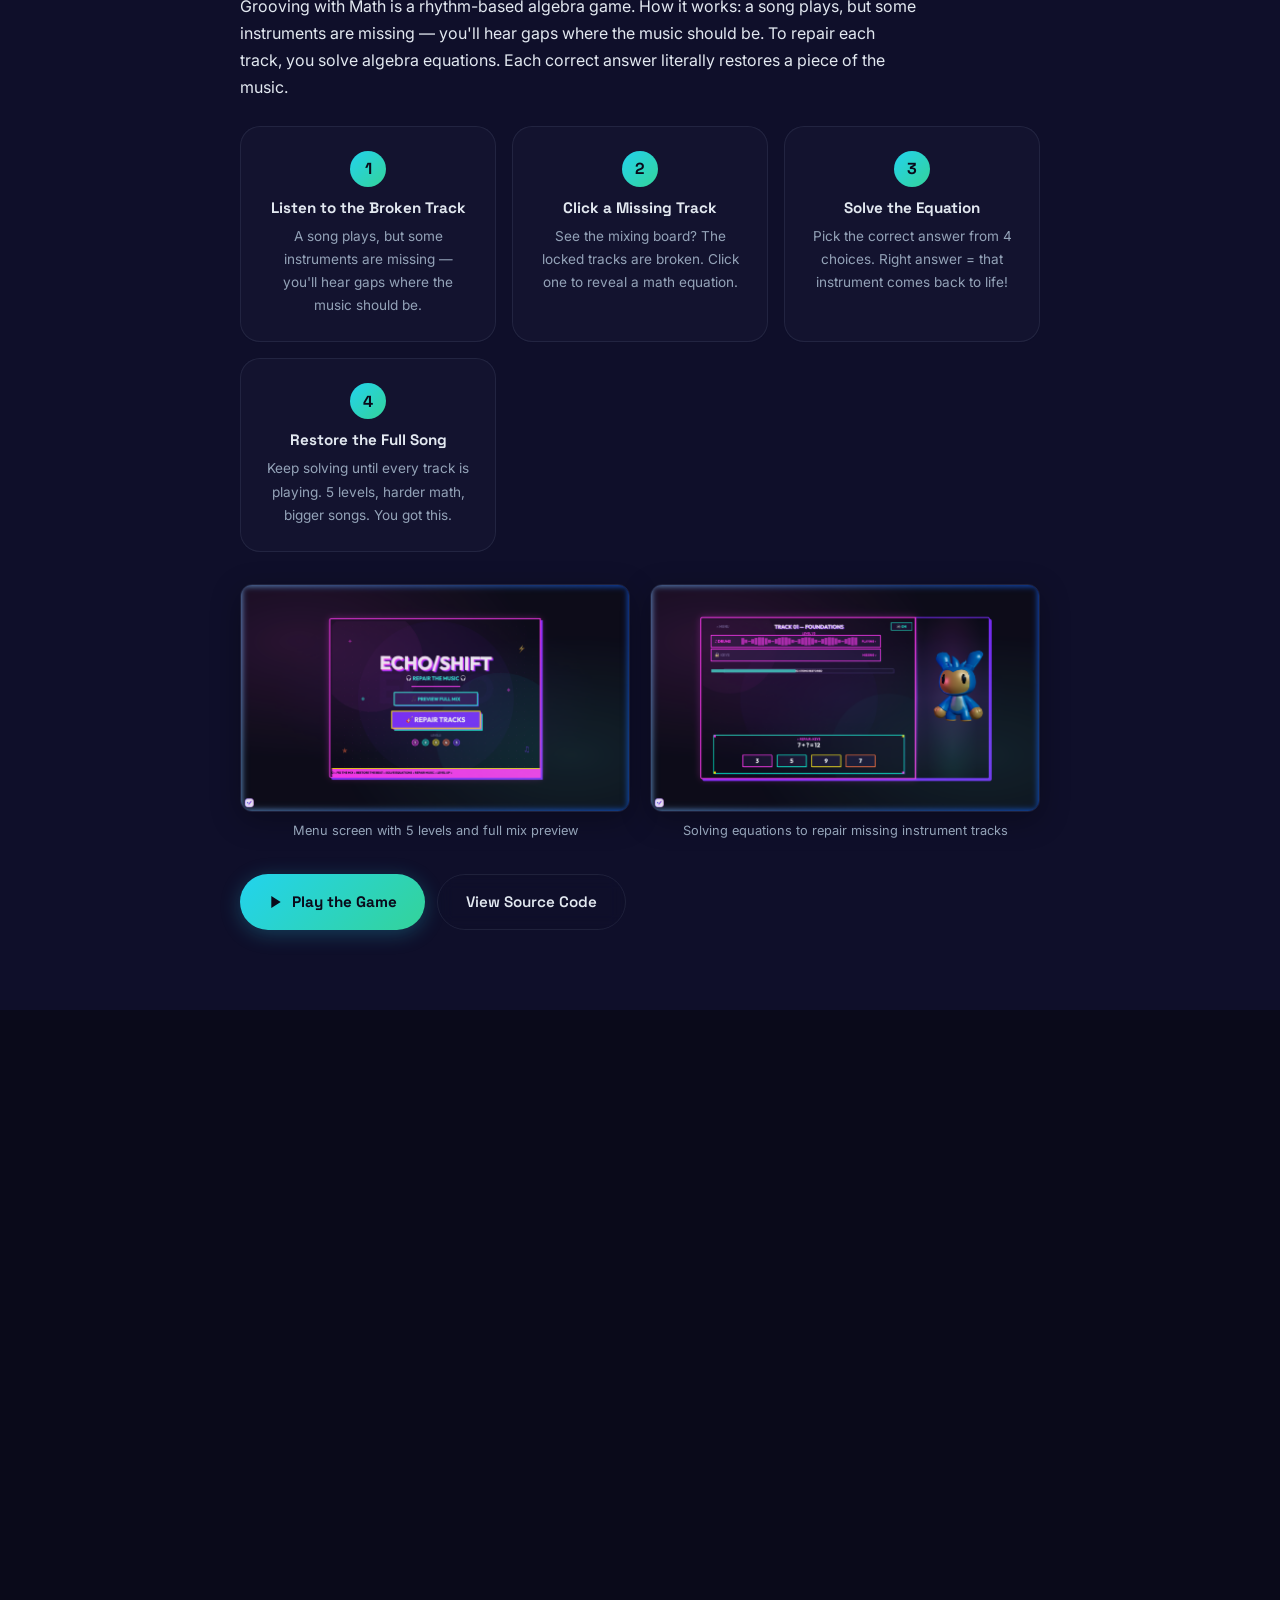
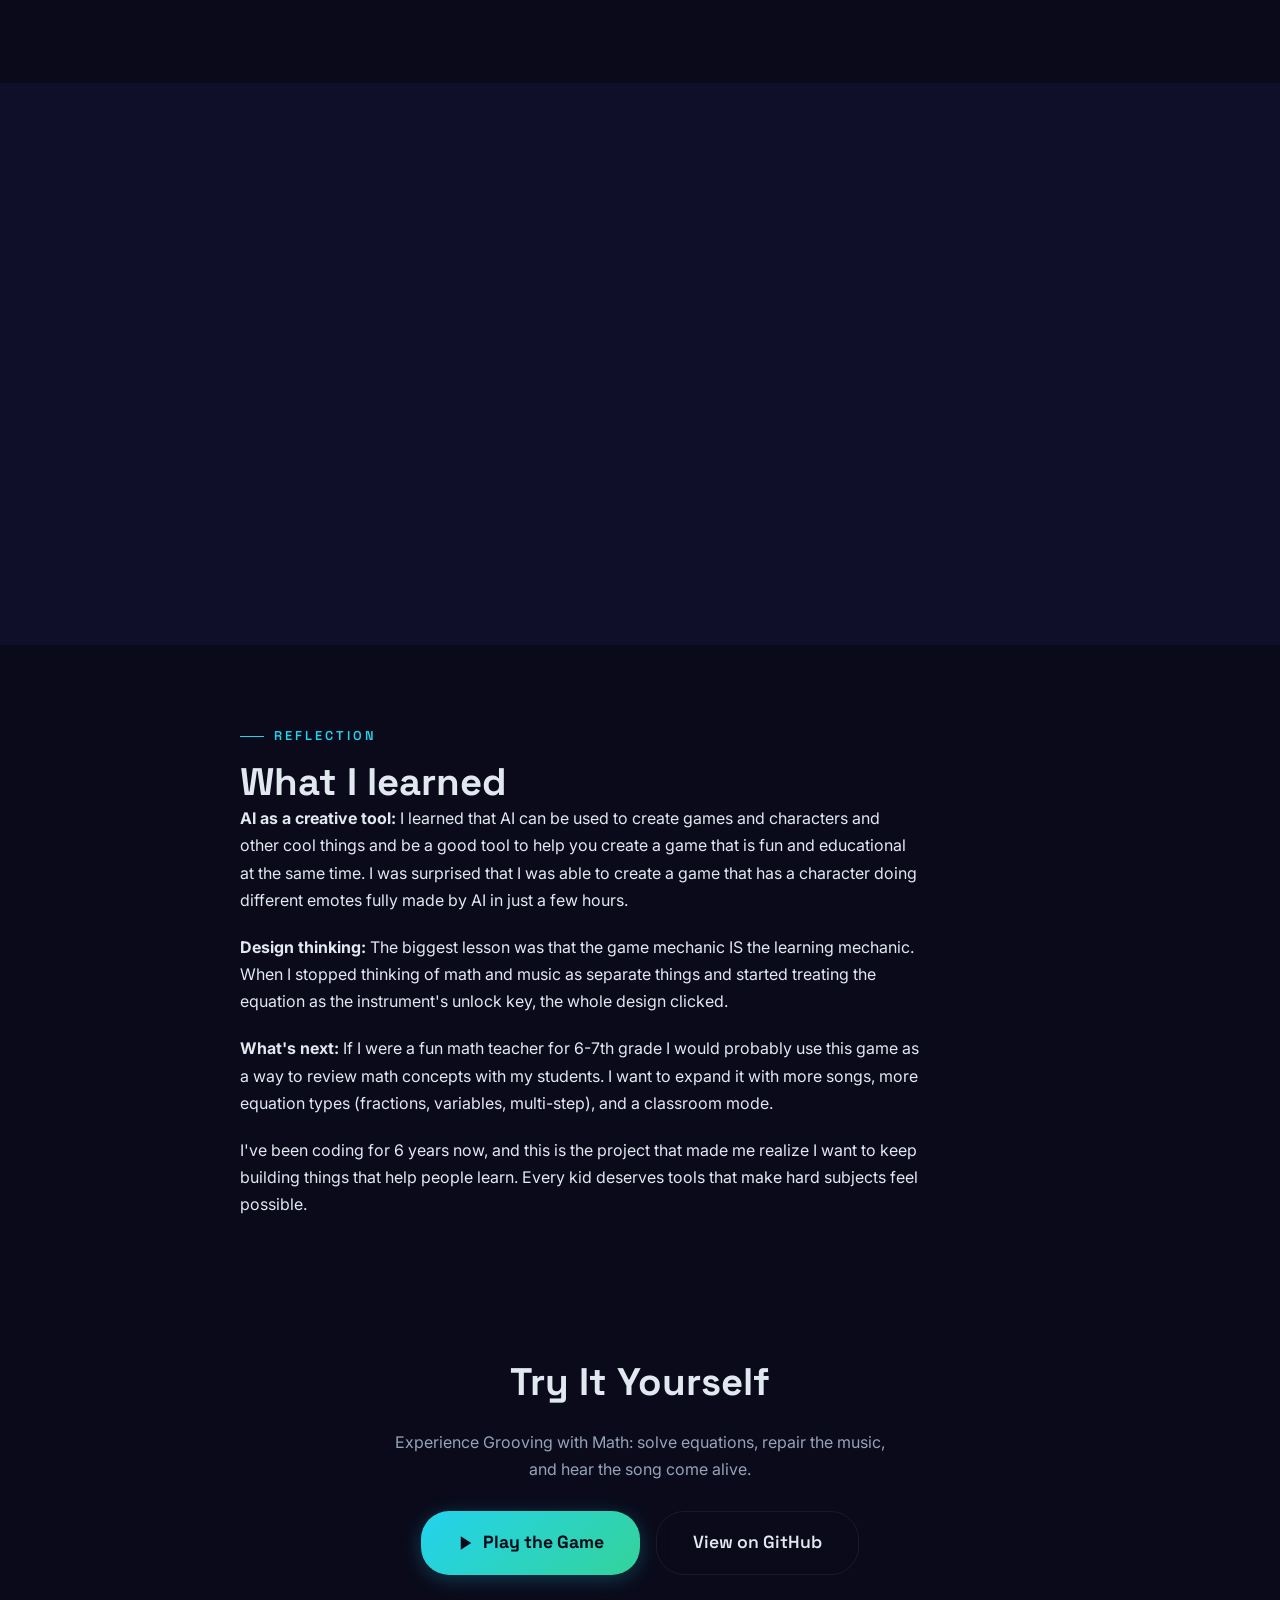
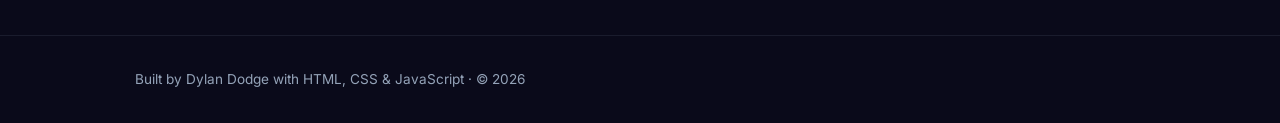
==== commit 9a5e901c: "Update GitHub links to echoshift.netlify.app" ====
--- a/Portfolio/case-study.html
+++ b/Portfolio/case-study.html
@@ -21,7 +21,7 @@
       <li><a href="index.html">Home</a></li>
       <li><a href="projects.html">Projects</a></li>
       <li><a href="case-study.html" class="active">Case Study</a></li>
-      <li><a href="https://github.com/Dillybeans" target="_blank" class="btn btn-secondary" style="padding:8px 18px;font-size:0.85rem;">GitHub</a></li>
+      <li><a href="https://echoshift.netlify.app" target="_blank" class="btn btn-secondary" style="padding:8px 18px;font-size:0.85rem;">GitHub</a></li>
     </ul>
     <button class="hamburger" id="hamburger" aria-label="Toggle navigation">
       <span></span><span></span><span></span>
@@ -96,7 +96,7 @@
         <svg width="16" height="16" viewBox="0 0 24 24" fill="currentColor"><polygon points="5 3 19 12 5 21 5 3"/></svg>
         Play the Game
       </a>
-      <a href="https://github.com/Dillybeans" target="_blank" class="btn btn-secondary">View Source Code</a>
+      <a href="https://echoshift.netlify.app" target="_blank" class="btn btn-secondary">View Source Code</a>
     </div>
   </div>
 </section>
@@ -272,11 +272,11 @@
   <h2>Try It Yourself</h2>
   <p style="color:var(--clr-text-dim);max-width:500px;margin:0 auto 28px;">Experience Grooving with Math: solve equations, repair the music, and hear the song come alive.</p>
   <div class="btn-group">
-    <a href="https://github.com/Dillybeans" target="_blank" class="btn btn-play" style="font-size:1.1rem;padding:16px 36px;">
+    <a href="https://echoshift.netlify.app" target="_blank" class="btn btn-play" style="font-size:1.1rem;padding:16px 36px;">
       <svg width="18" height="18" viewBox="0 0 24 24" fill="currentColor"><polygon points="5 3 19 12 5 21 5 3"/></svg>
       Play the Game
     </a>
-    <a href="https://github.com/Dillybeans" target="_blank" class="btn btn-secondary" style="font-size:1.1rem;padding:16px 36px;">View on GitHub</a>
+    <a href="https://echoshift.netlify.app" target="_blank" class="btn btn-secondary" style="font-size:1.1rem;padding:16px 36px;">View on GitHub</a>
   </div>
 </section>
 
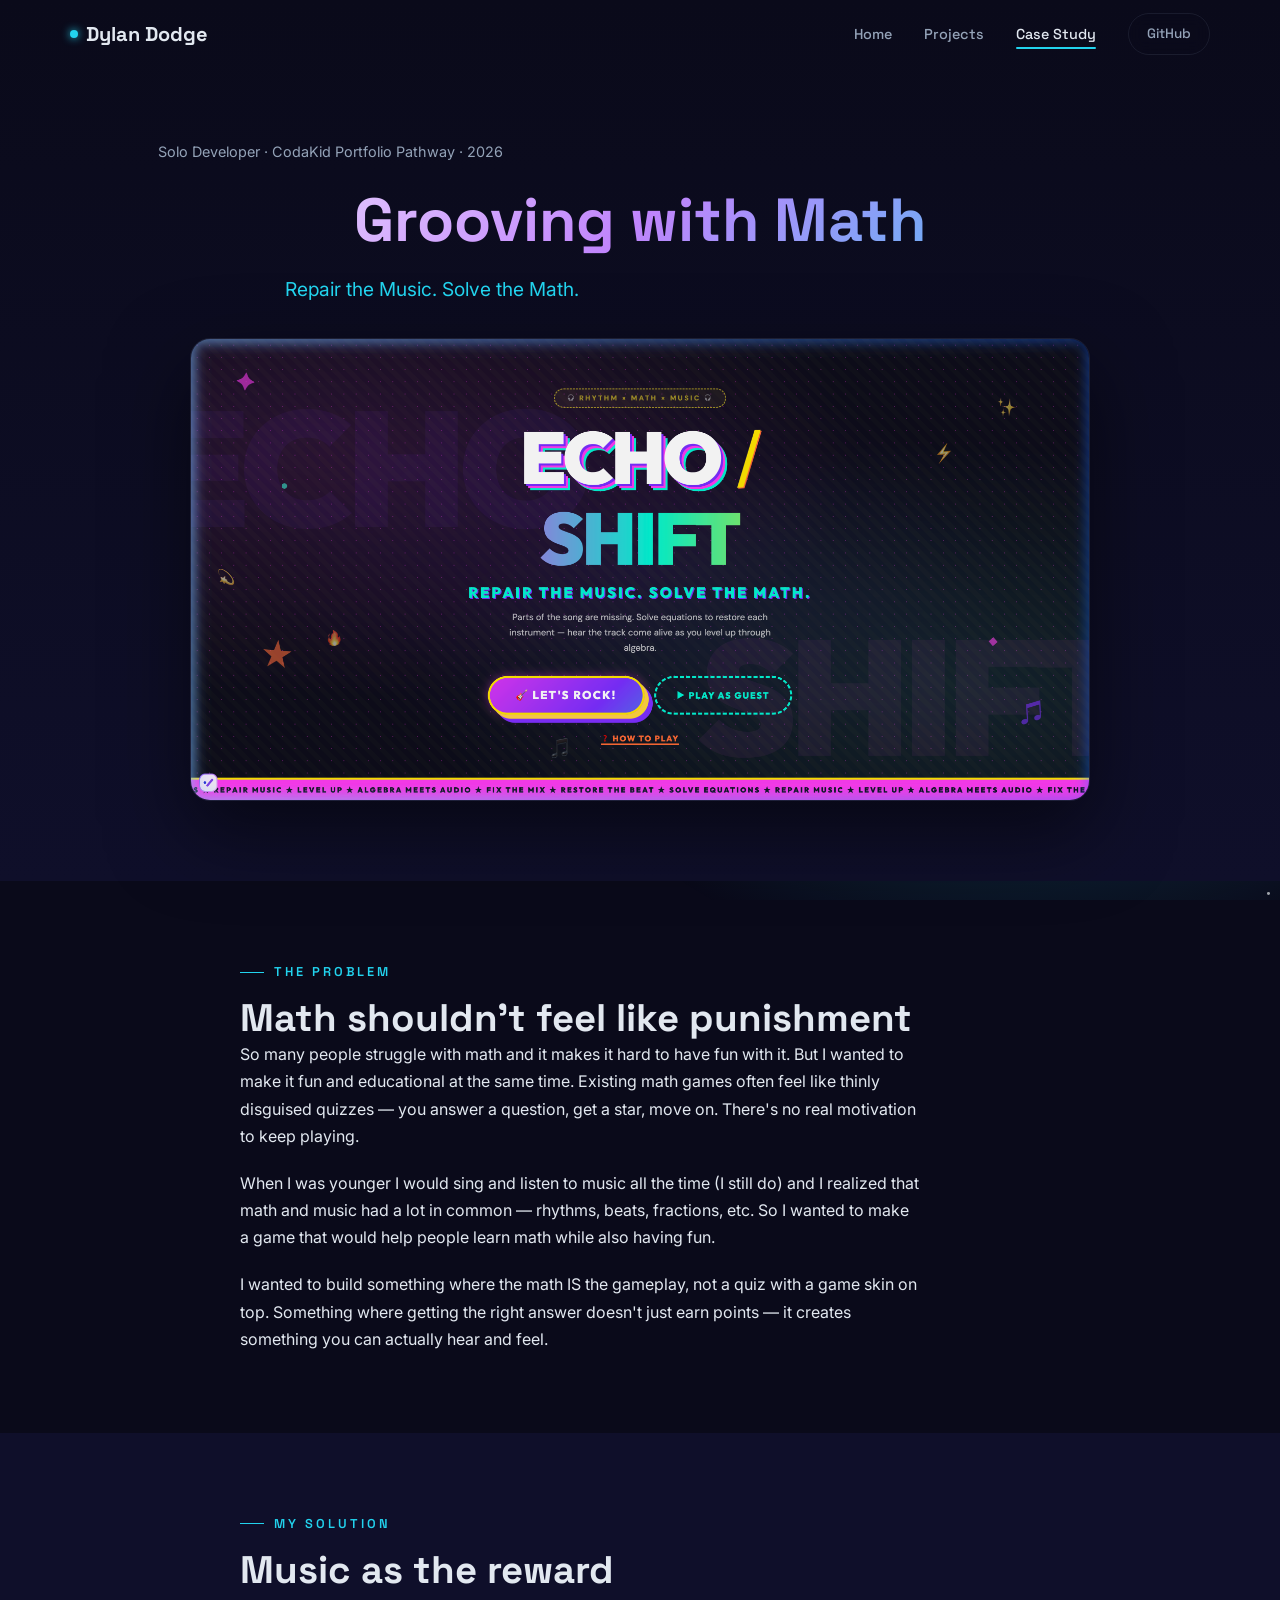
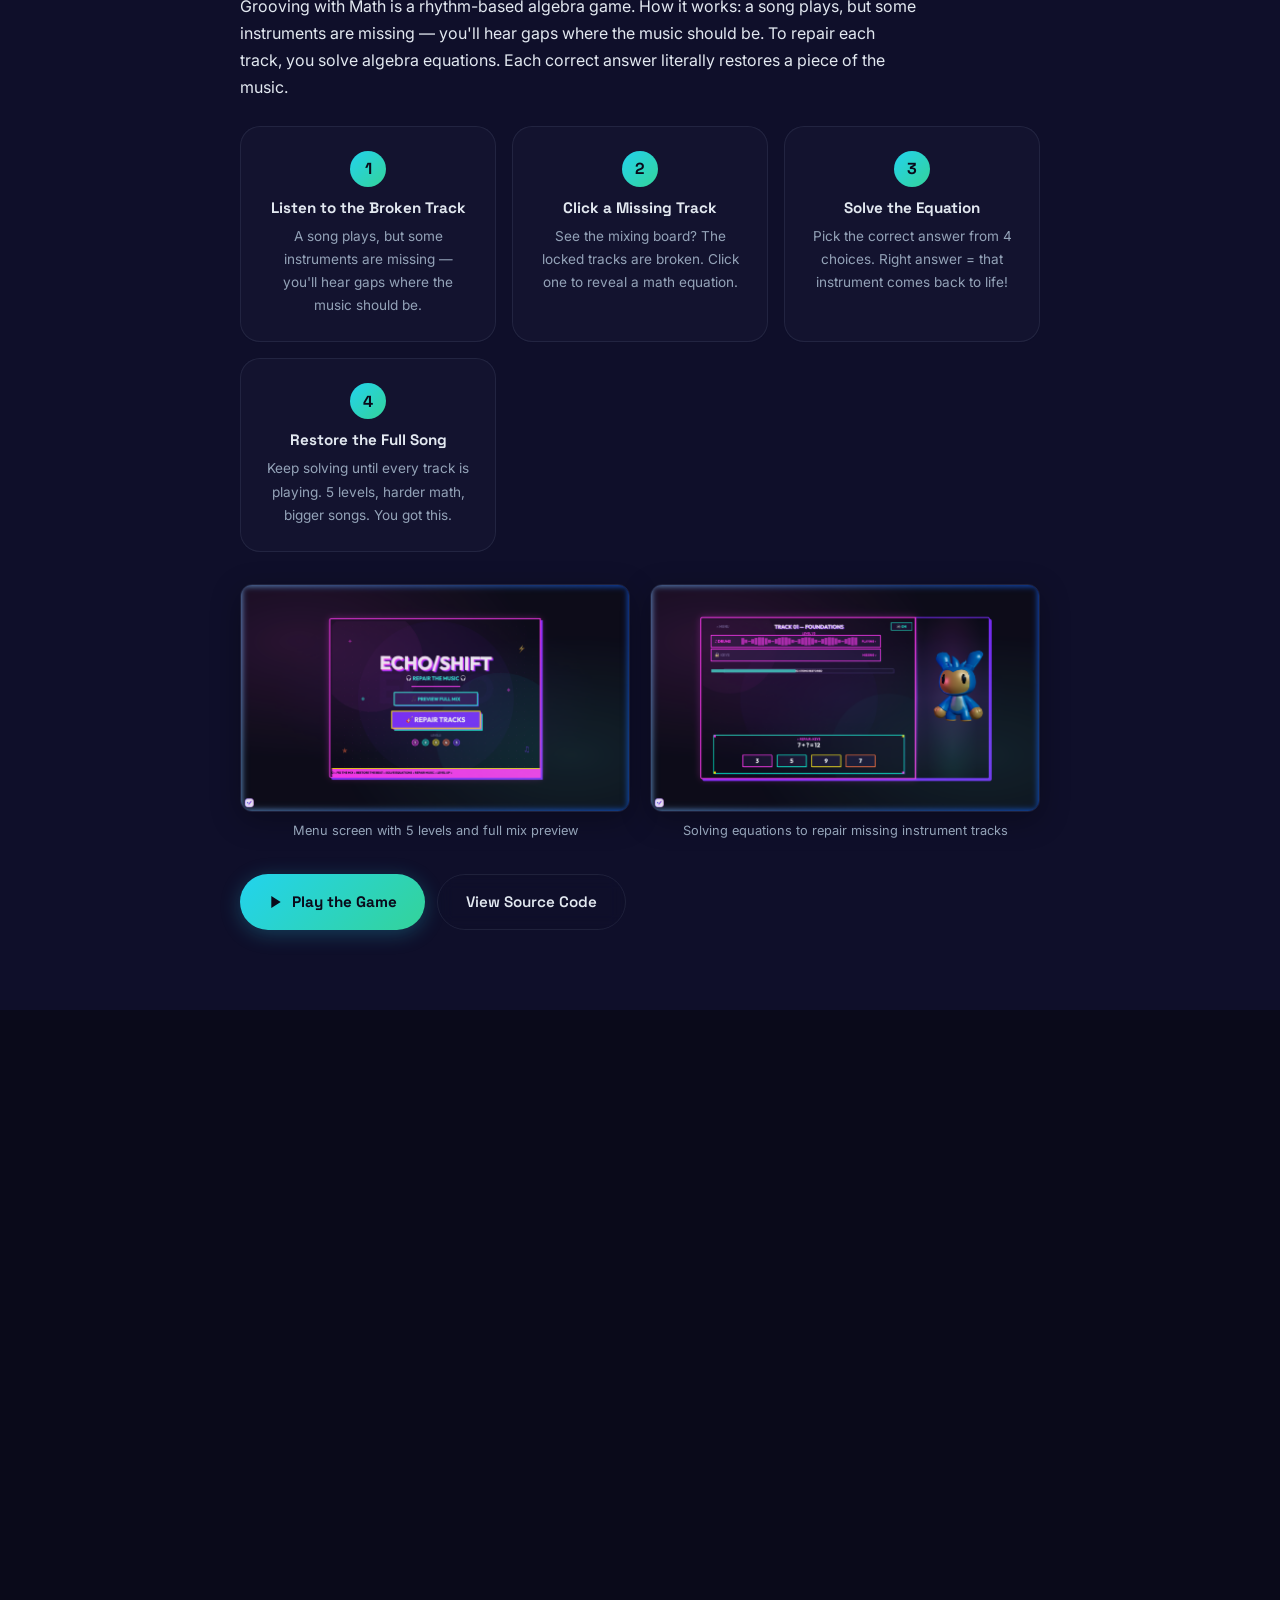
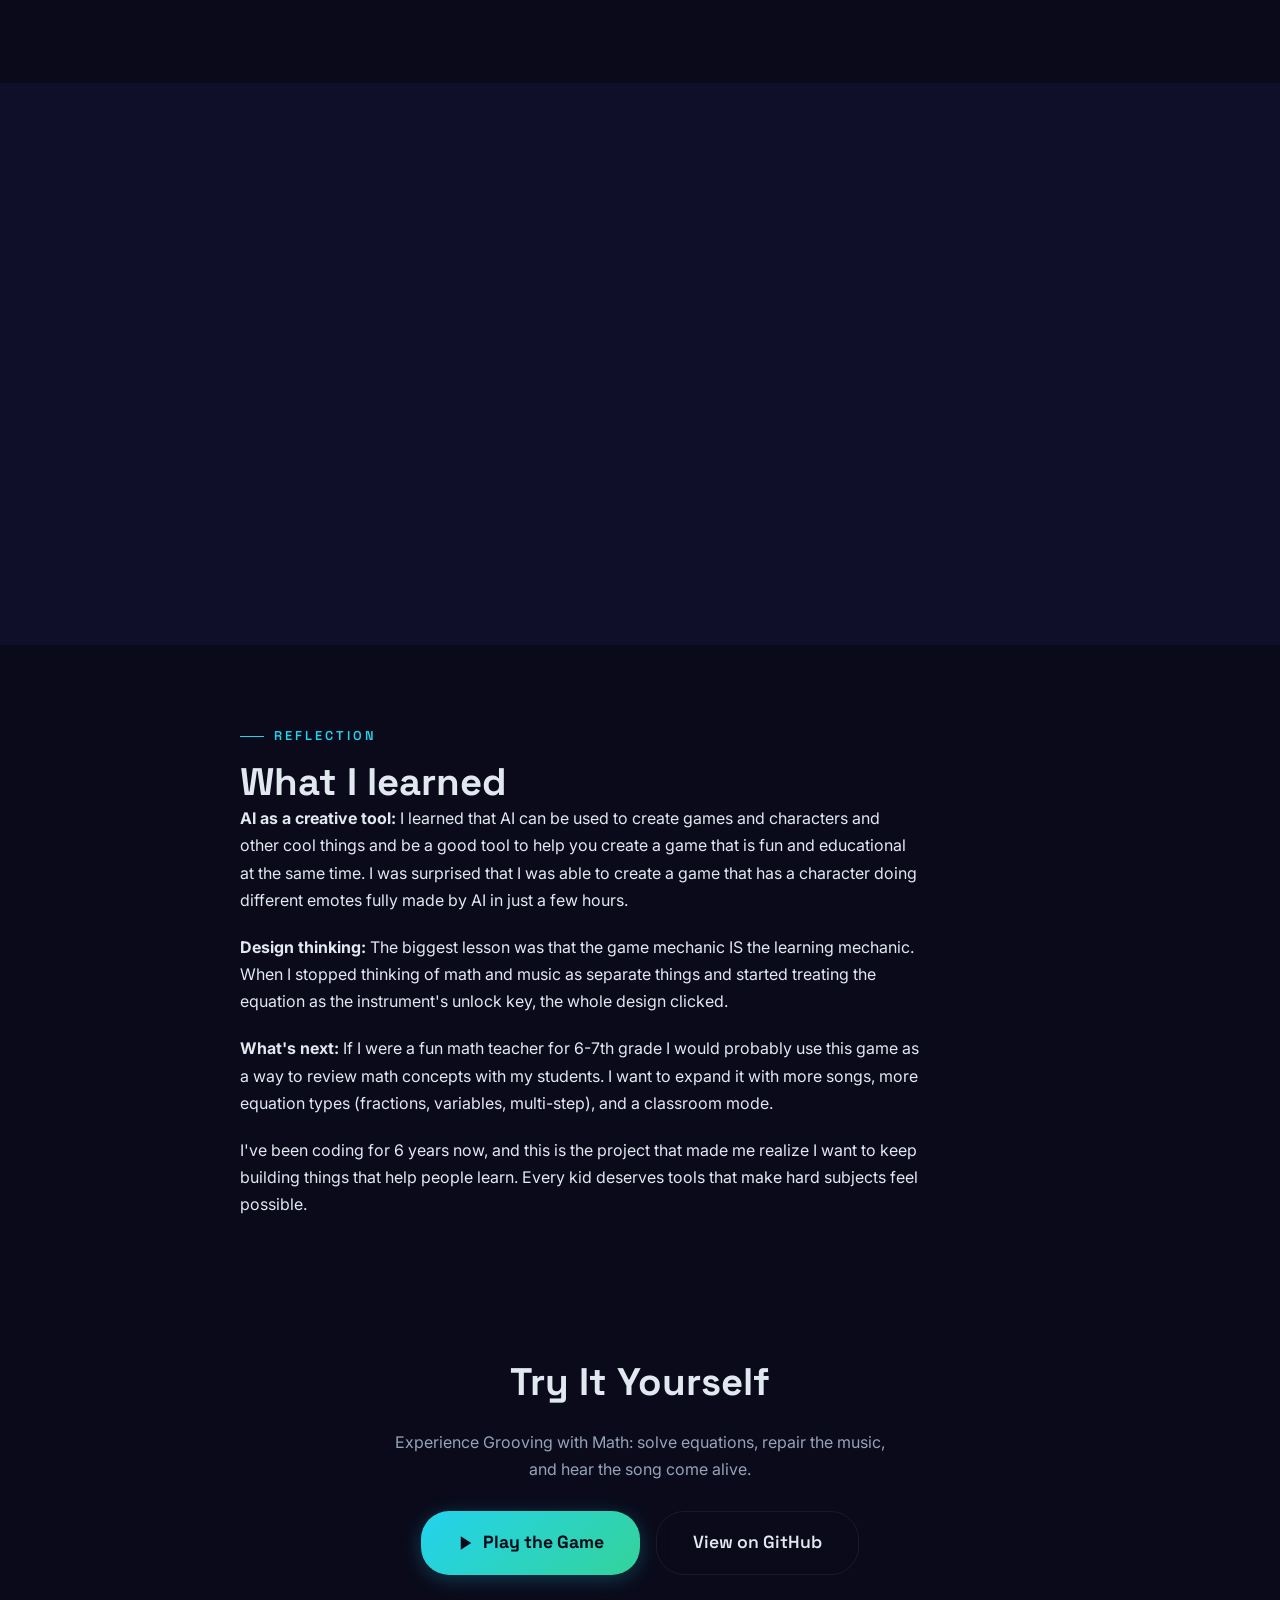
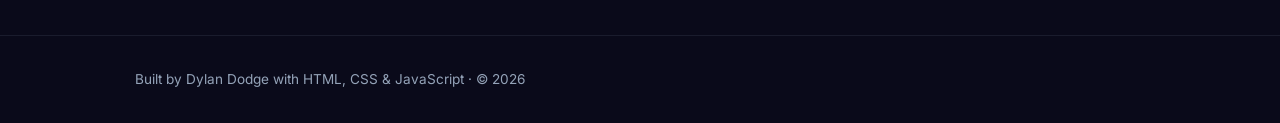
==== commit 2bd6cc7f: "Fix: View on GitHub/Source Code buttons point to GitHub" ====
--- a/Portfolio/case-study.html
+++ b/Portfolio/case-study.html
@@ -96,7 +96,7 @@
         <svg width="16" height="16" viewBox="0 0 24 24" fill="currentColor"><polygon points="5 3 19 12 5 21 5 3"/></svg>
         Play the Game
       </a>
-      <a href="https://echoshift.netlify.app" target="_blank" class="btn btn-secondary">View Source Code</a>
+      <a href="https://github.com/Dillybeans" target="_blank" class="btn btn-secondary">View Source Code</a>
     </div>
   </div>
 </section>
@@ -276,7 +276,7 @@
       <svg width="18" height="18" viewBox="0 0 24 24" fill="currentColor"><polygon points="5 3 19 12 5 21 5 3"/></svg>
       Play the Game
     </a>
-    <a href="https://echoshift.netlify.app" target="_blank" class="btn btn-secondary" style="font-size:1.1rem;padding:16px 36px;">View on GitHub</a>
+    <a href="https://github.com/Dillybeans" target="_blank" class="btn btn-secondary" style="font-size:1.1rem;padding:16px 36px;">View on GitHub</a>
   </div>
 </section>
 
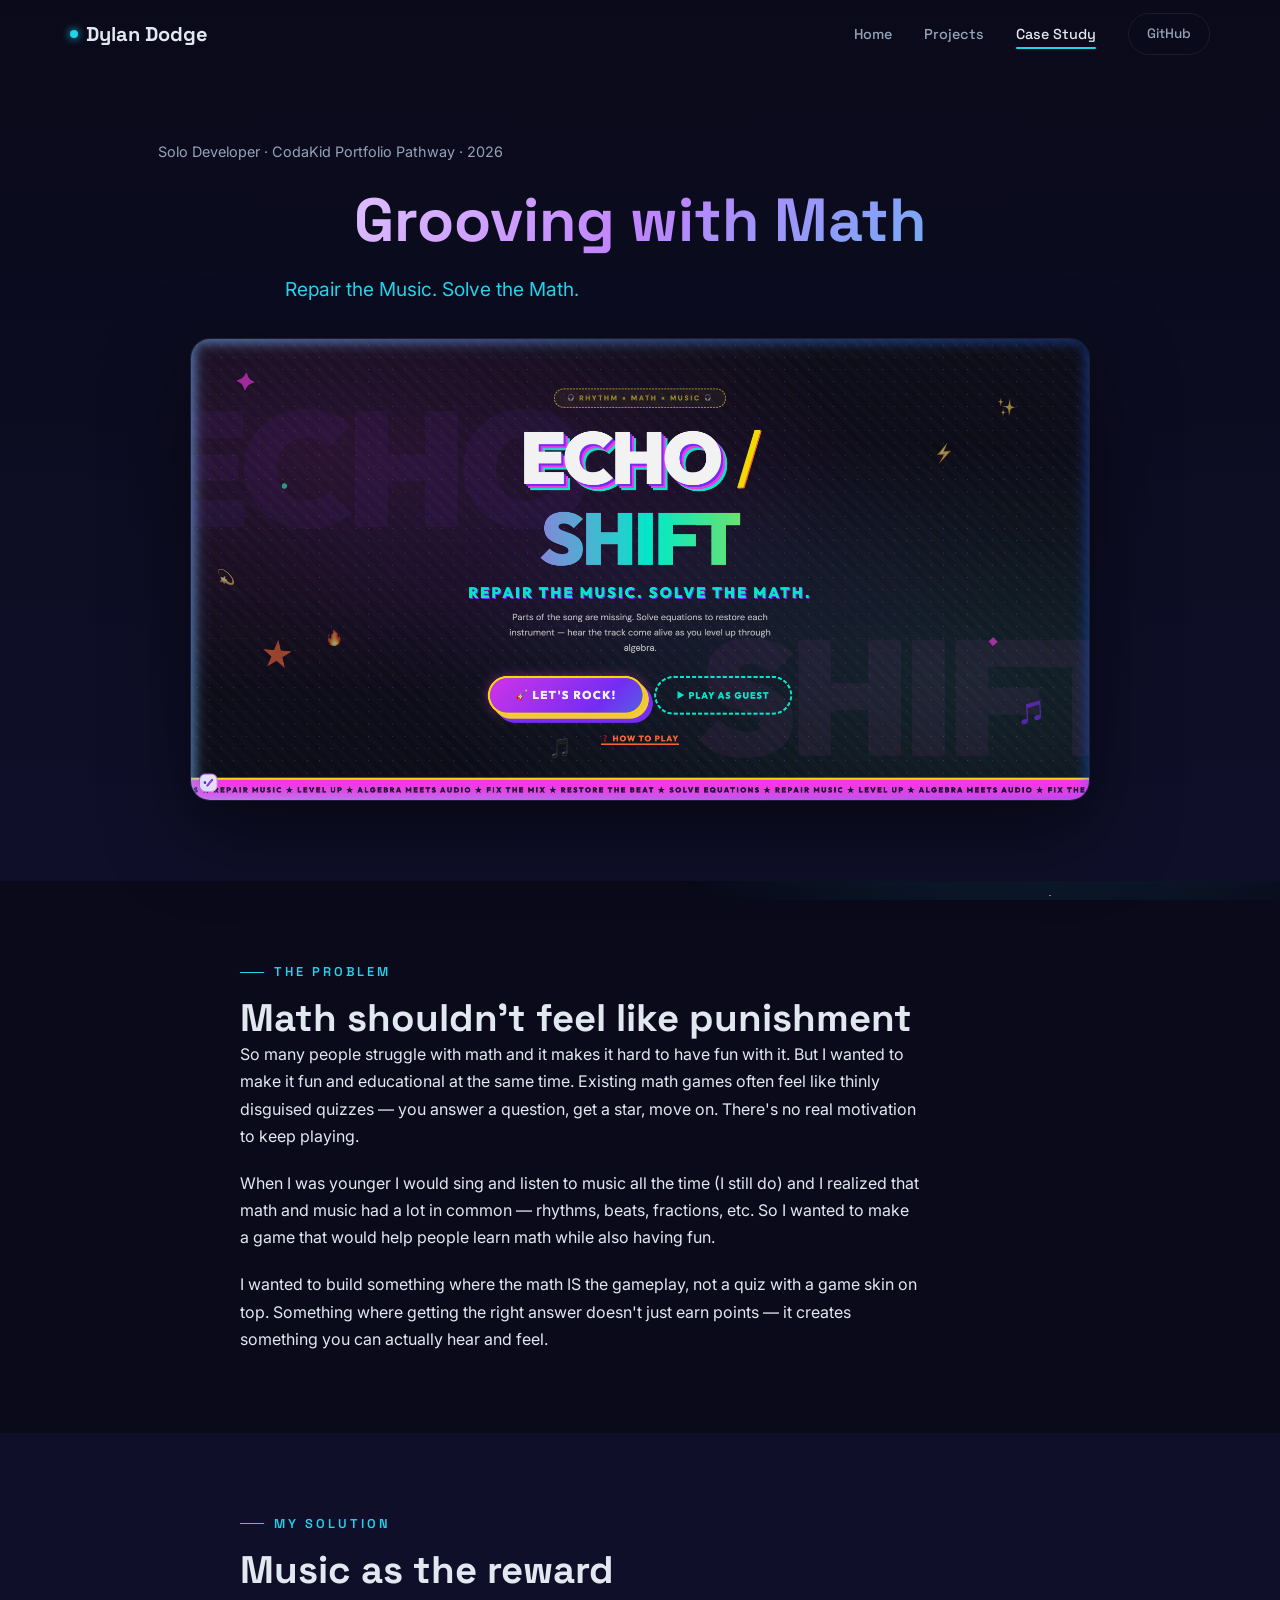
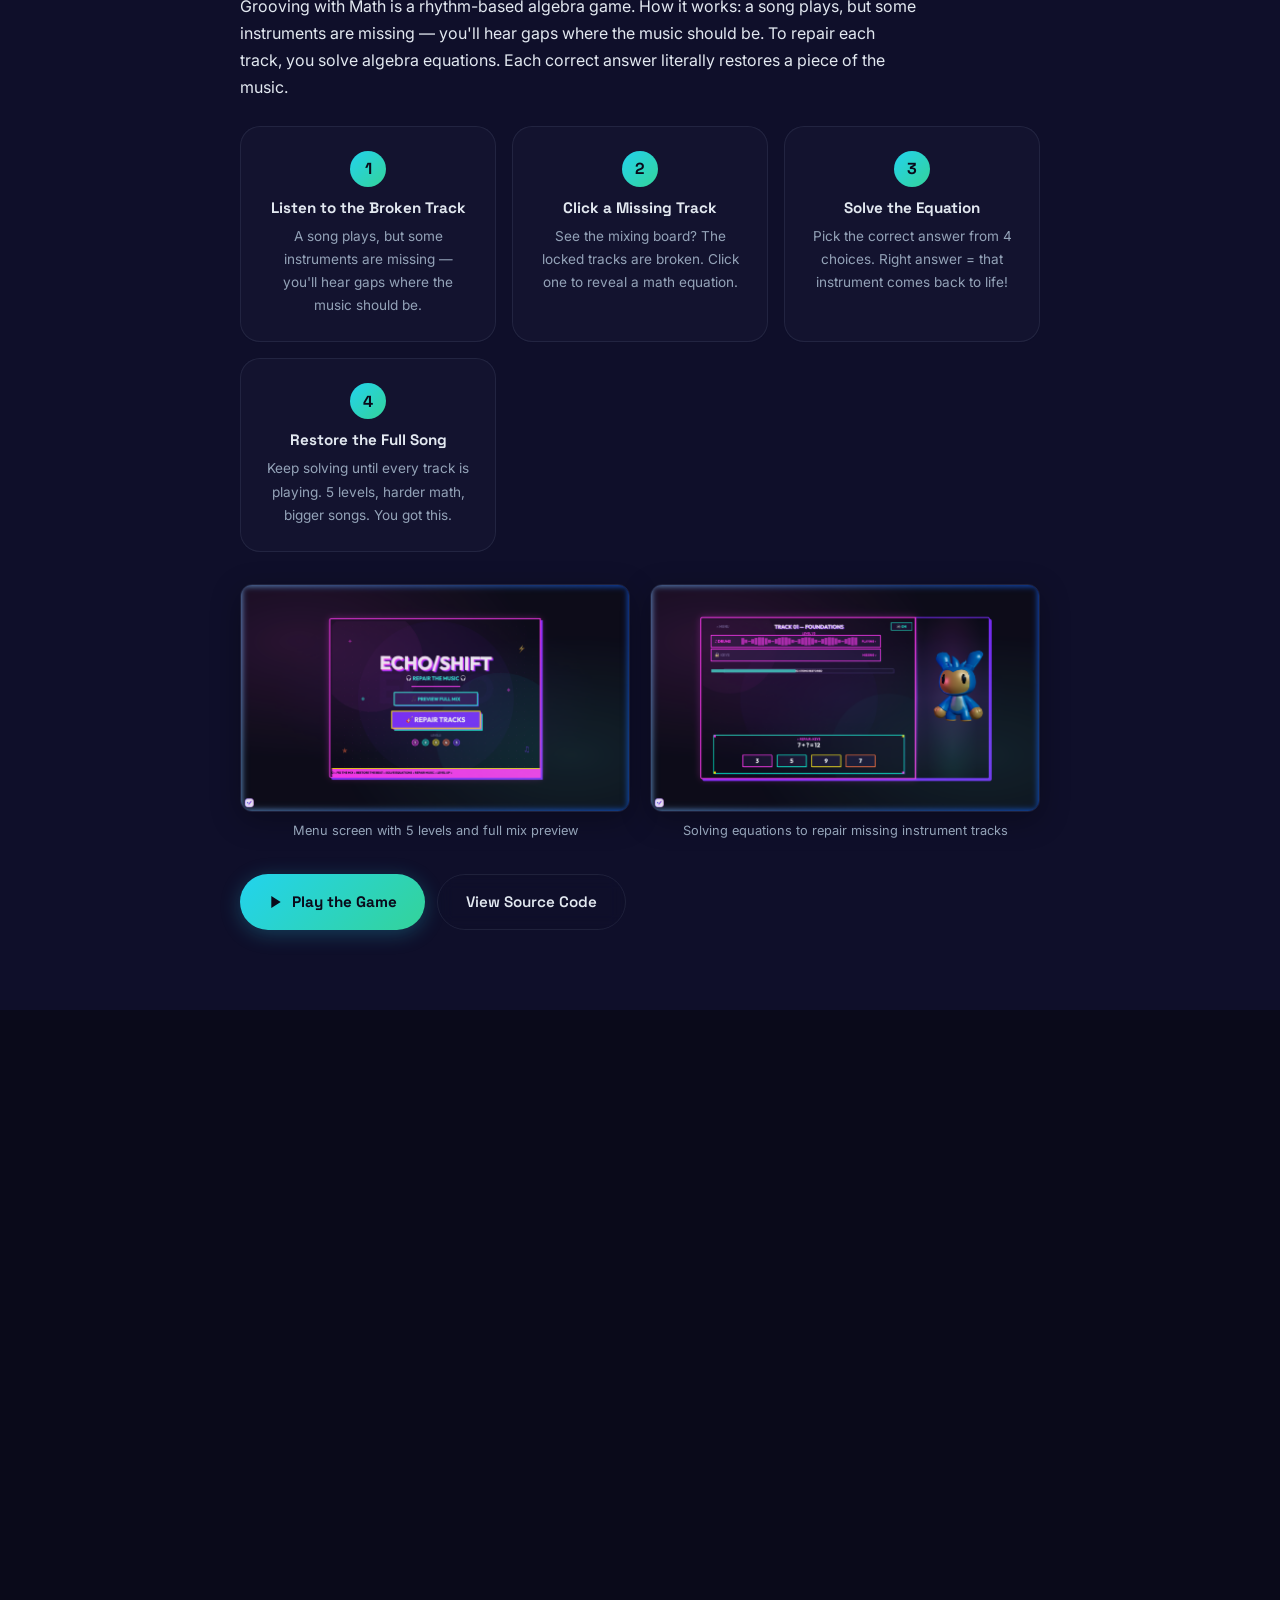
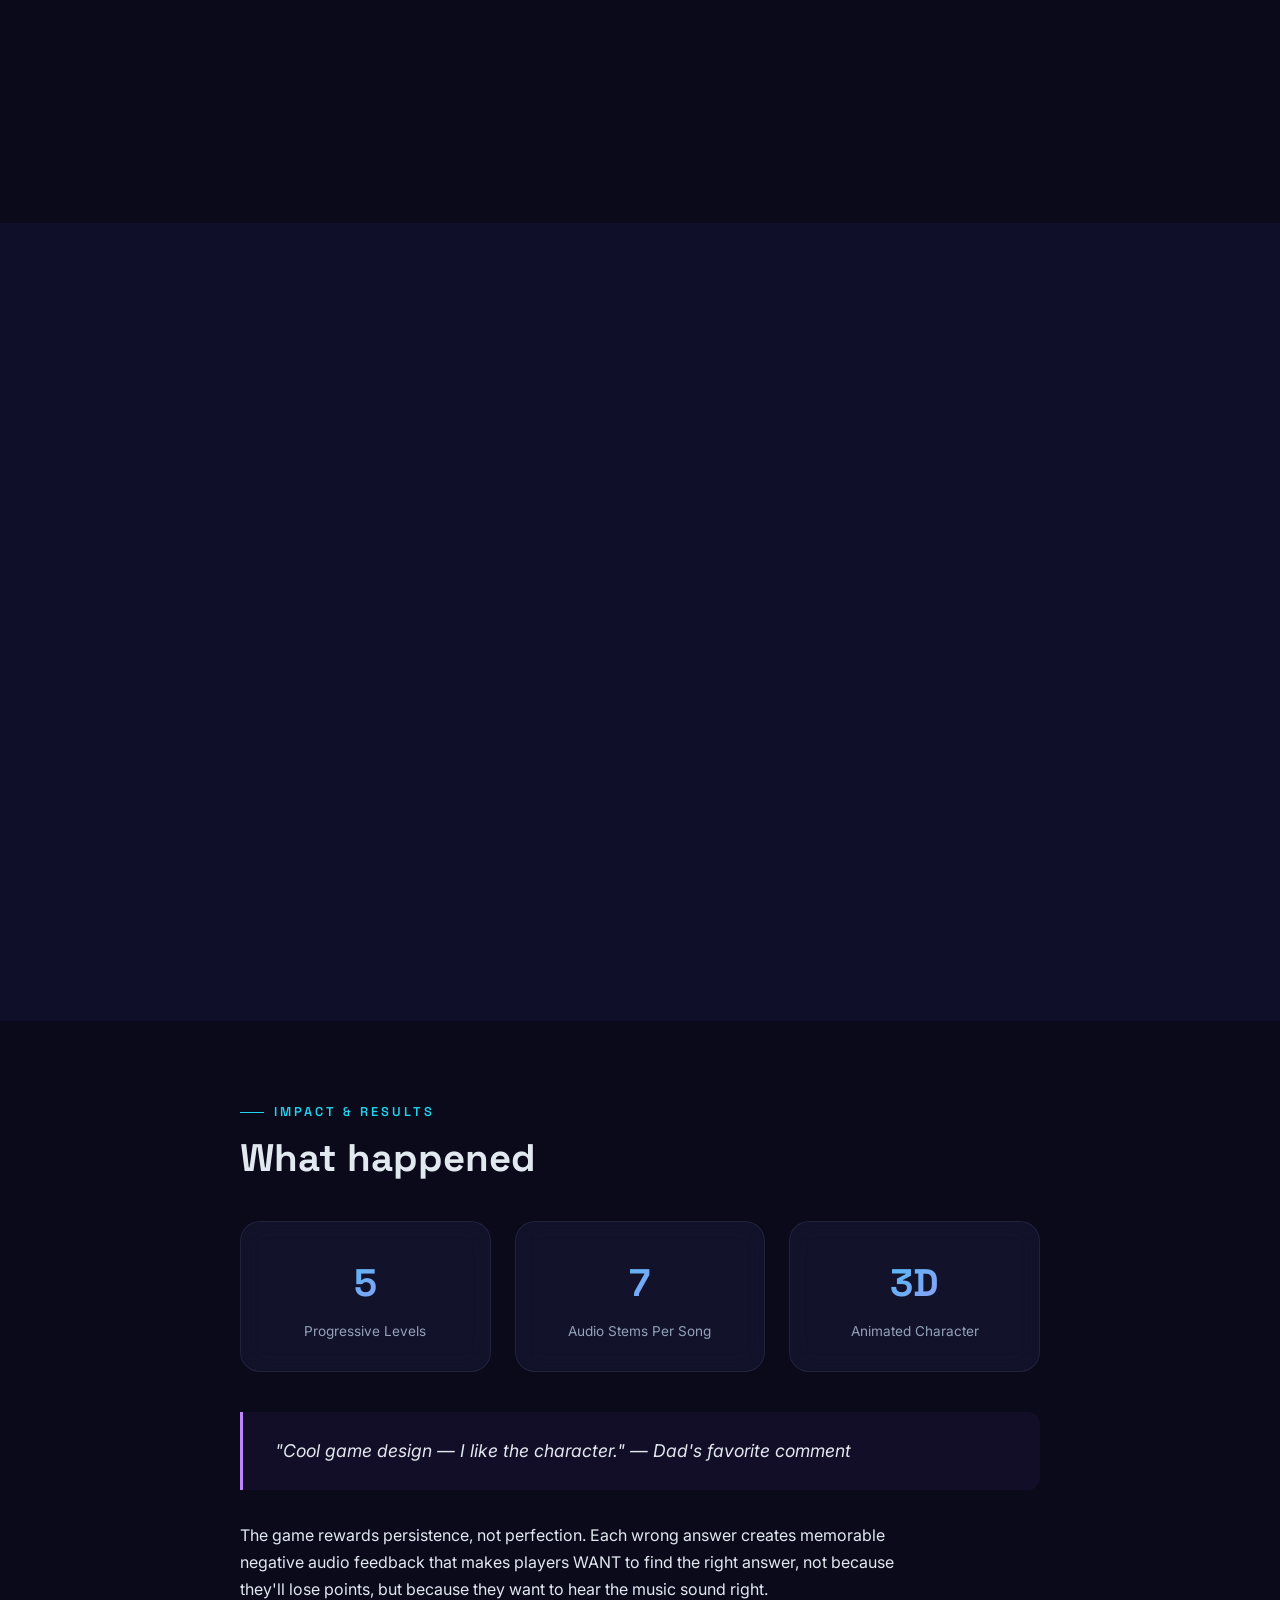
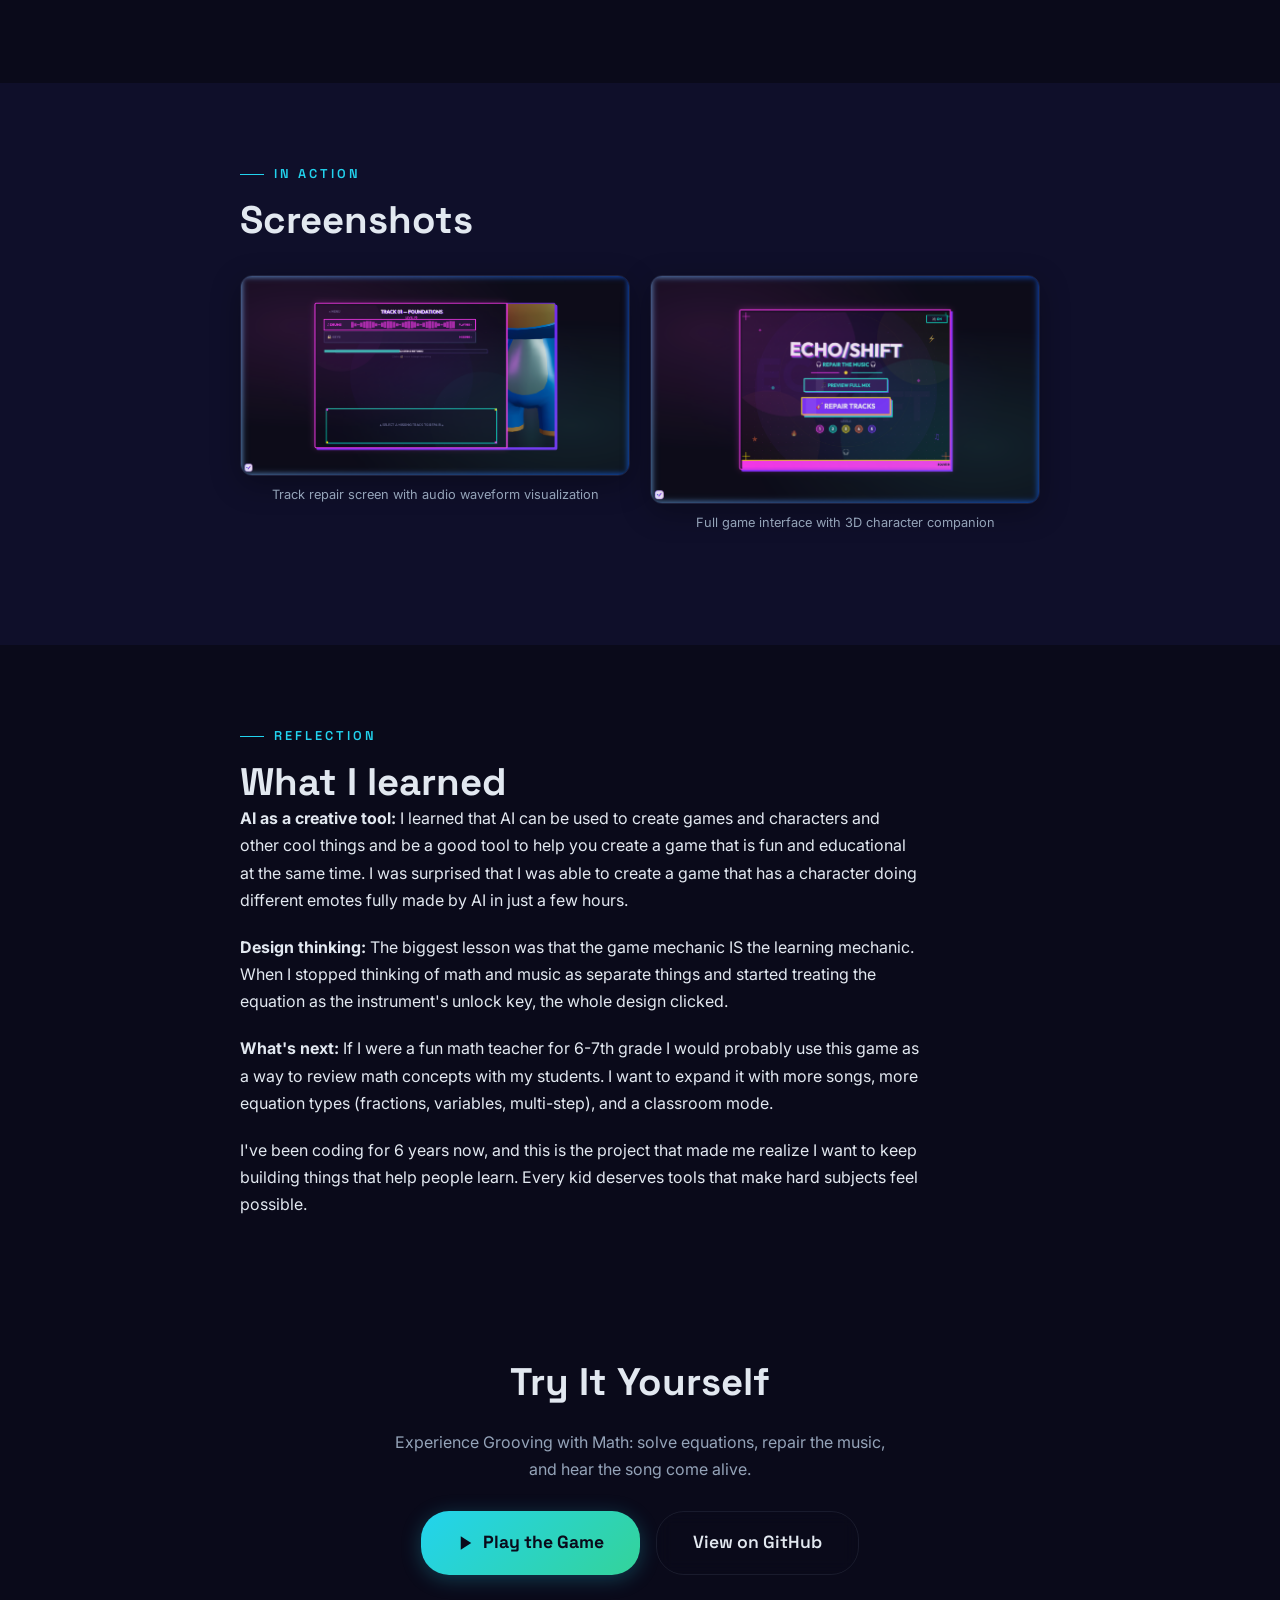
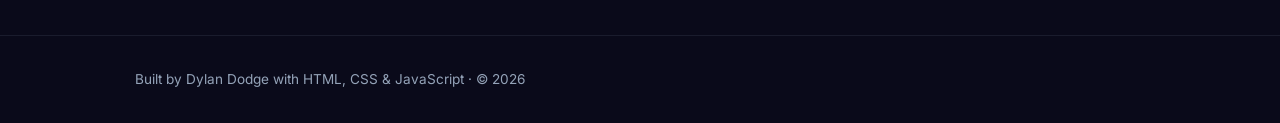
==== commit fa9622a3: "Fix: GitHub nav buttons link to GitHub profile" ====
--- a/Portfolio/case-study.html
+++ b/Portfolio/case-study.html
@@ -21,7 +21,7 @@
       <li><a href="index.html">Home</a></li>
       <li><a href="projects.html">Projects</a></li>
       <li><a href="case-study.html" class="active">Case Study</a></li>
-      <li><a href="https://echoshift.netlify.app" target="_blank" class="btn btn-secondary" style="padding:8px 18px;font-size:0.85rem;">GitHub</a></li>
+      <li><a href="https://github.com/Dillybeans" target="_blank" class="btn btn-secondary" style="padding:8px 18px;font-size:0.85rem;">GitHub</a></li>
     </ul>
     <button class="hamburger" id="hamburger" aria-label="Toggle navigation">
       <span></span><span></span><span></span>
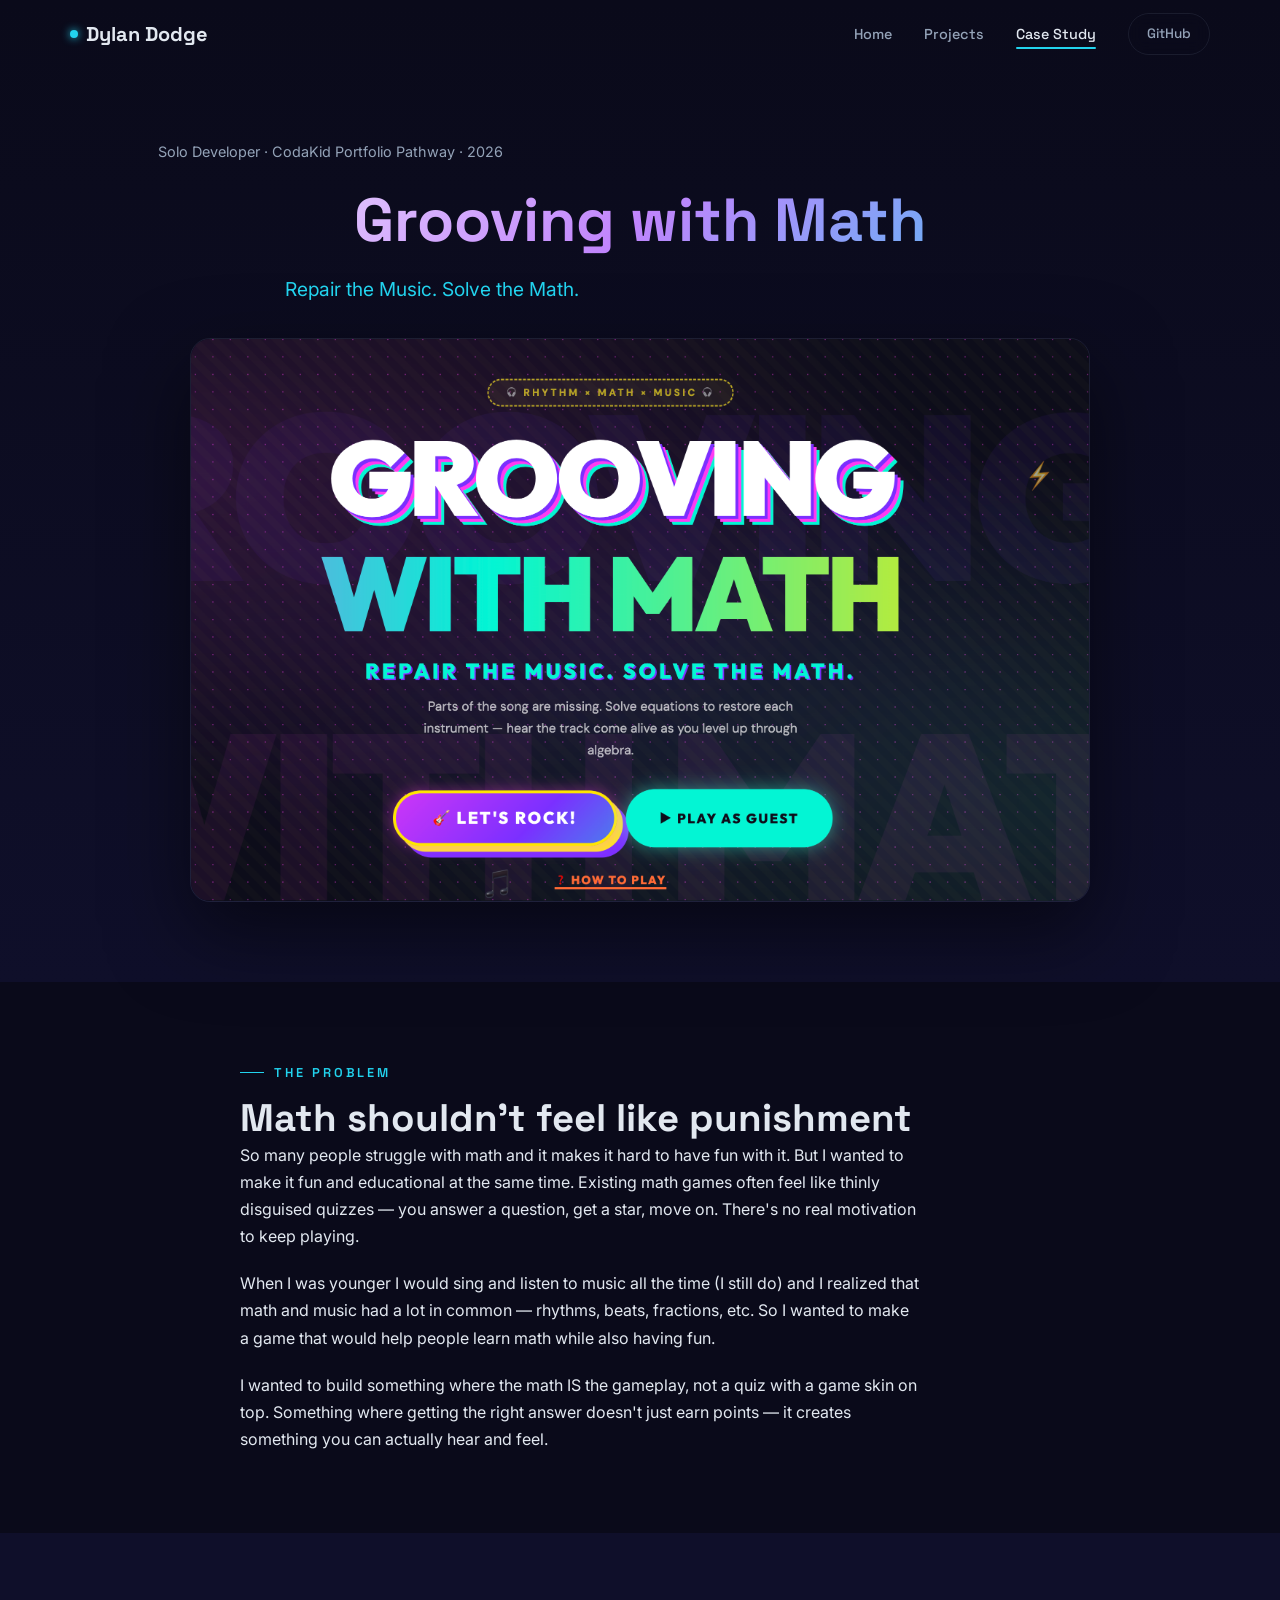
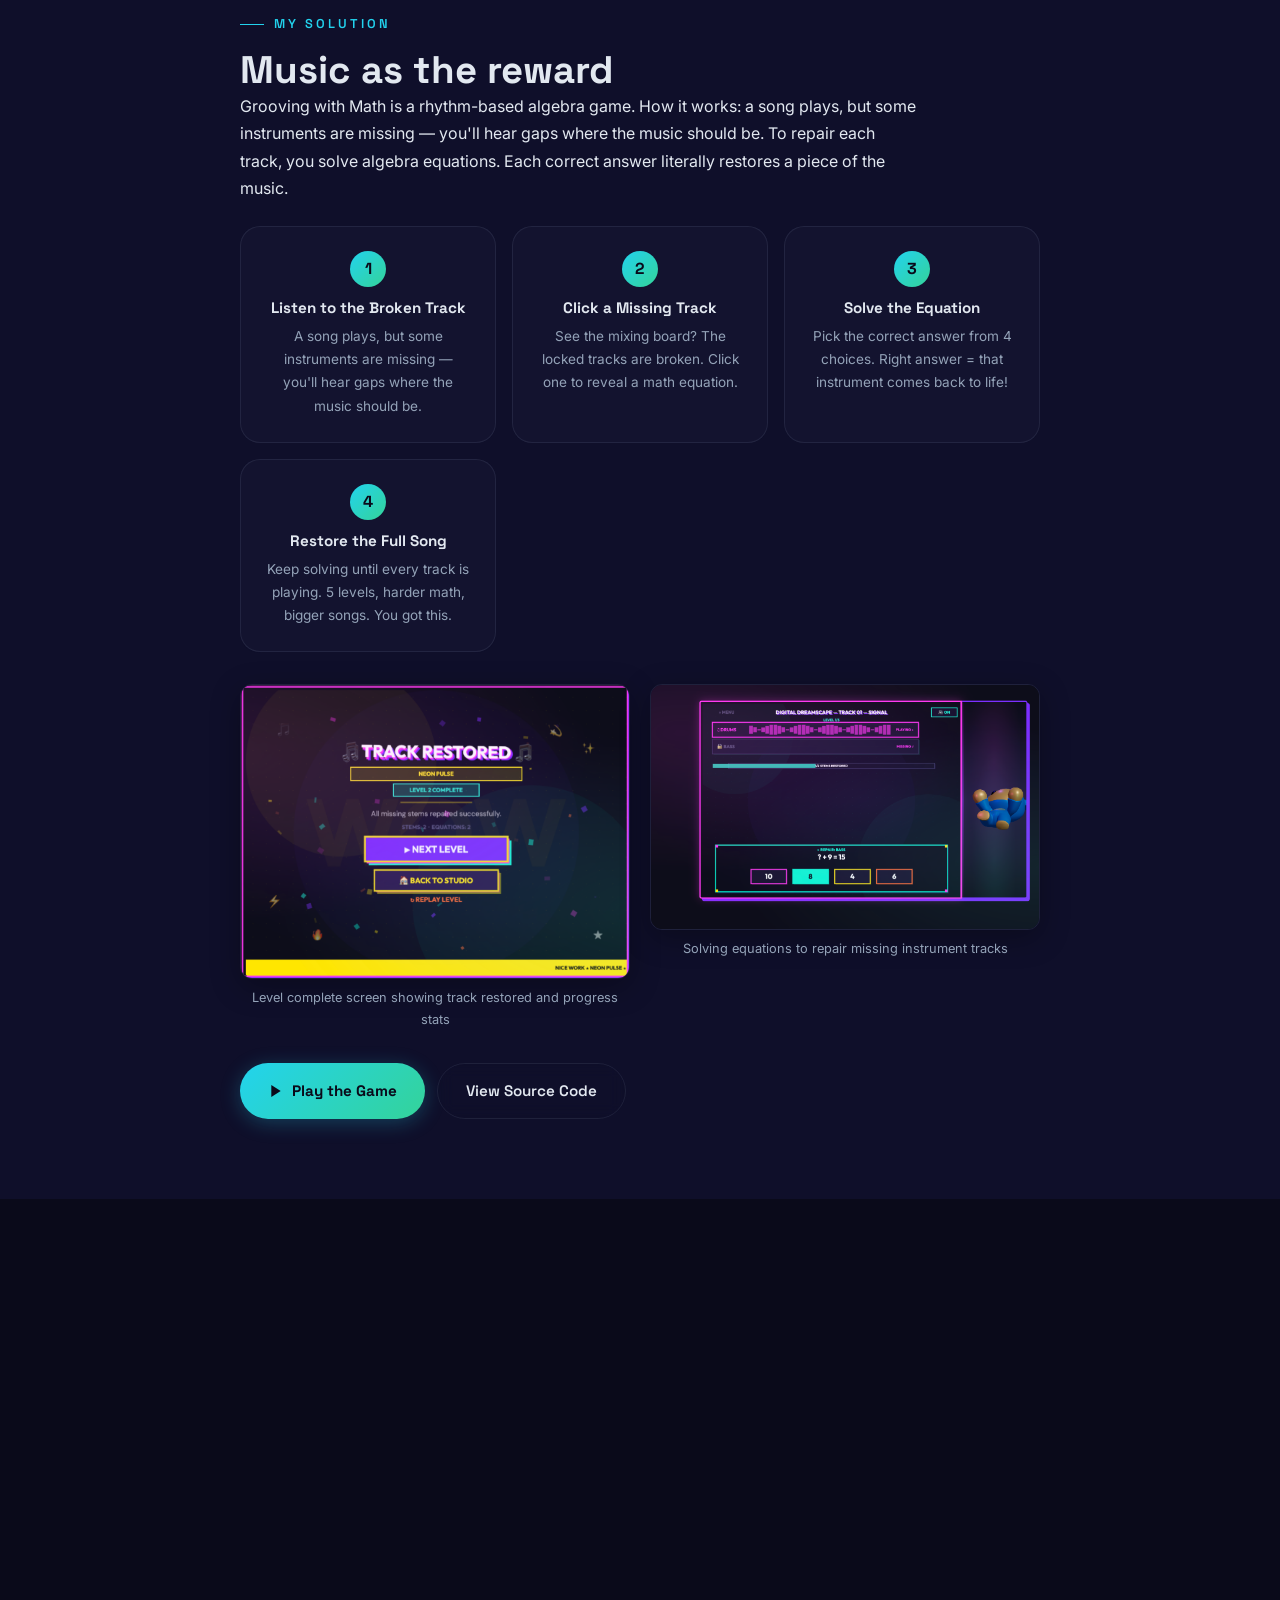
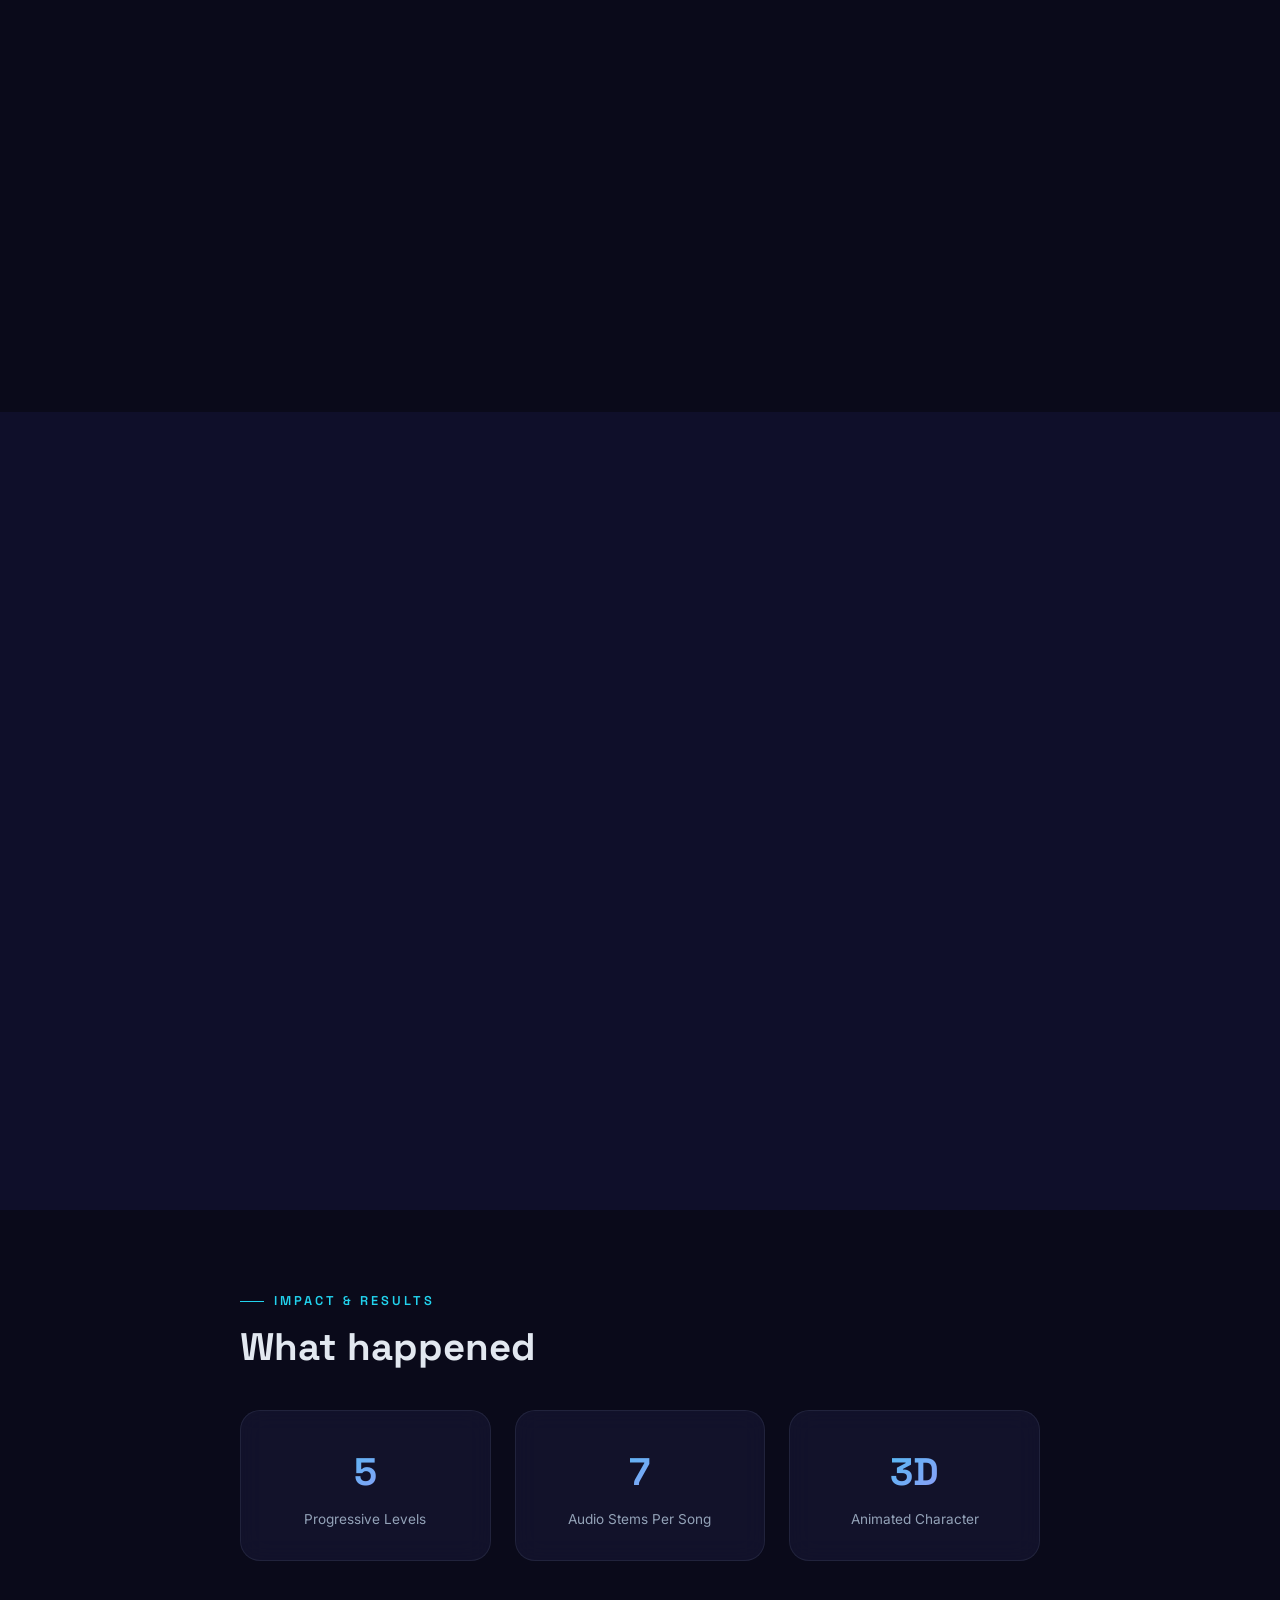
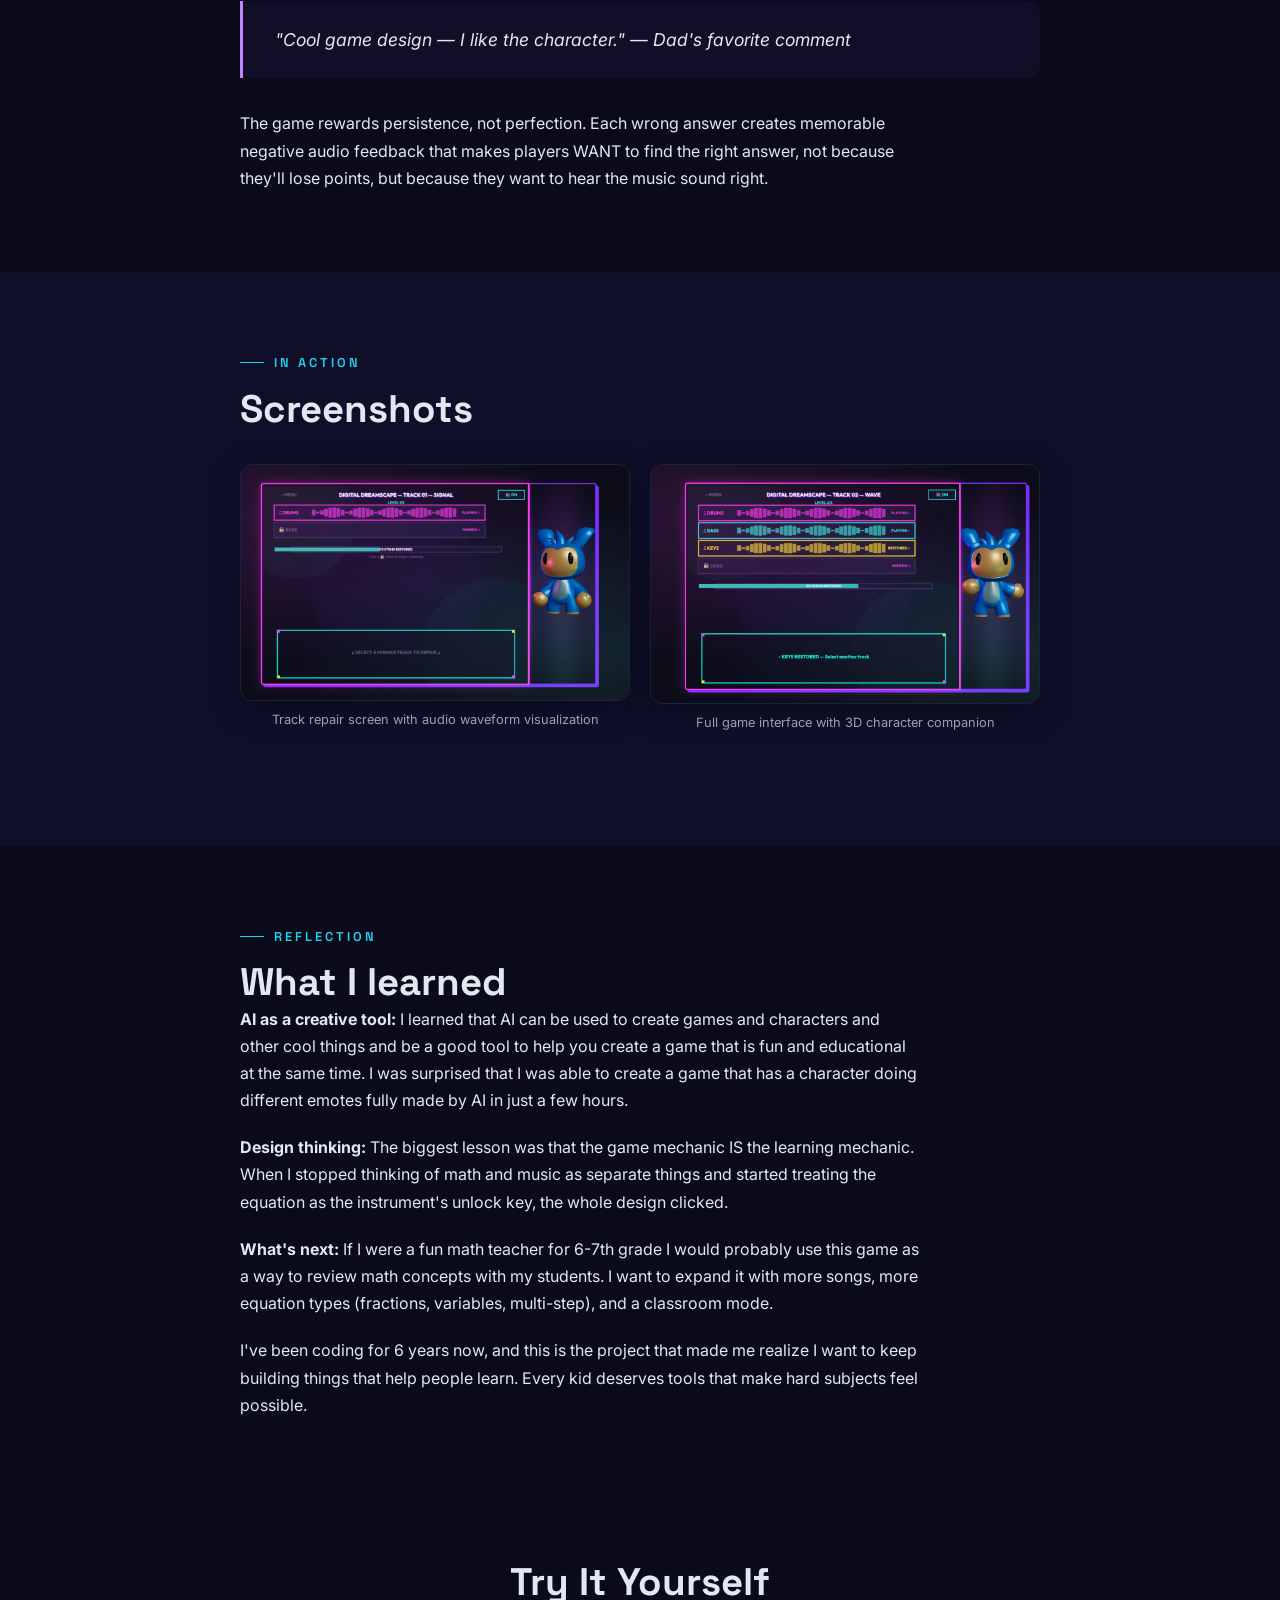
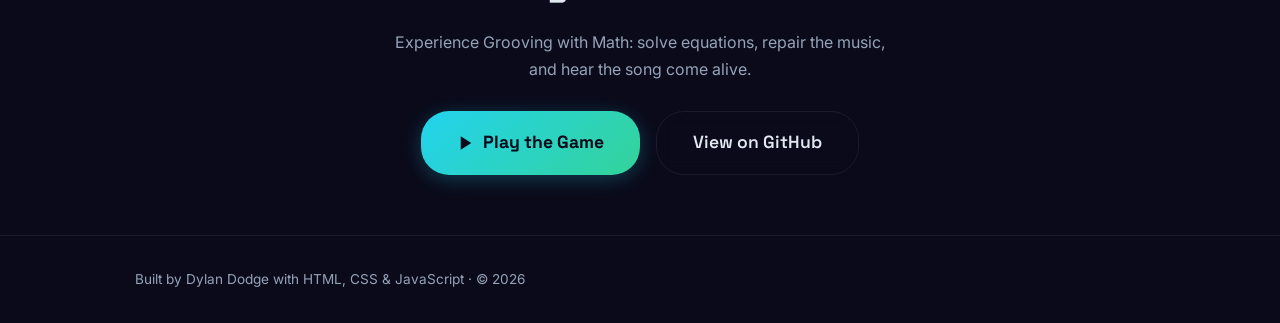
==== commit ca88c5c0: "Update portfolio screenshots with new Grooving with Math gameplay and results screen, and update ref" ====
--- a/Portfolio/case-study.html
+++ b/Portfolio/case-study.html
@@ -82,8 +82,8 @@
 
     <div class="screenshot-grid" style="margin-top:32px;">
       <div>
-        <img src="assets/screenshots/game-menu.png" alt="Game menu showing level selector with 5 progressive levels and Preview Full Mix button">
-        <p class="screenshot-caption">Menu screen with 5 levels and full mix preview</p>
+        <img src="assets/screenshots/game-menu.png" alt="Level complete screen showing success message and options to continue">
+        <p class="screenshot-caption">Level complete screen showing track restored and progress stats</p>
       </div>
       <div>
         <img src="assets/screenshots/gameplay-math.png" alt="Gameplay screen showing a math equation with four answer choices alongside a 3D character">
